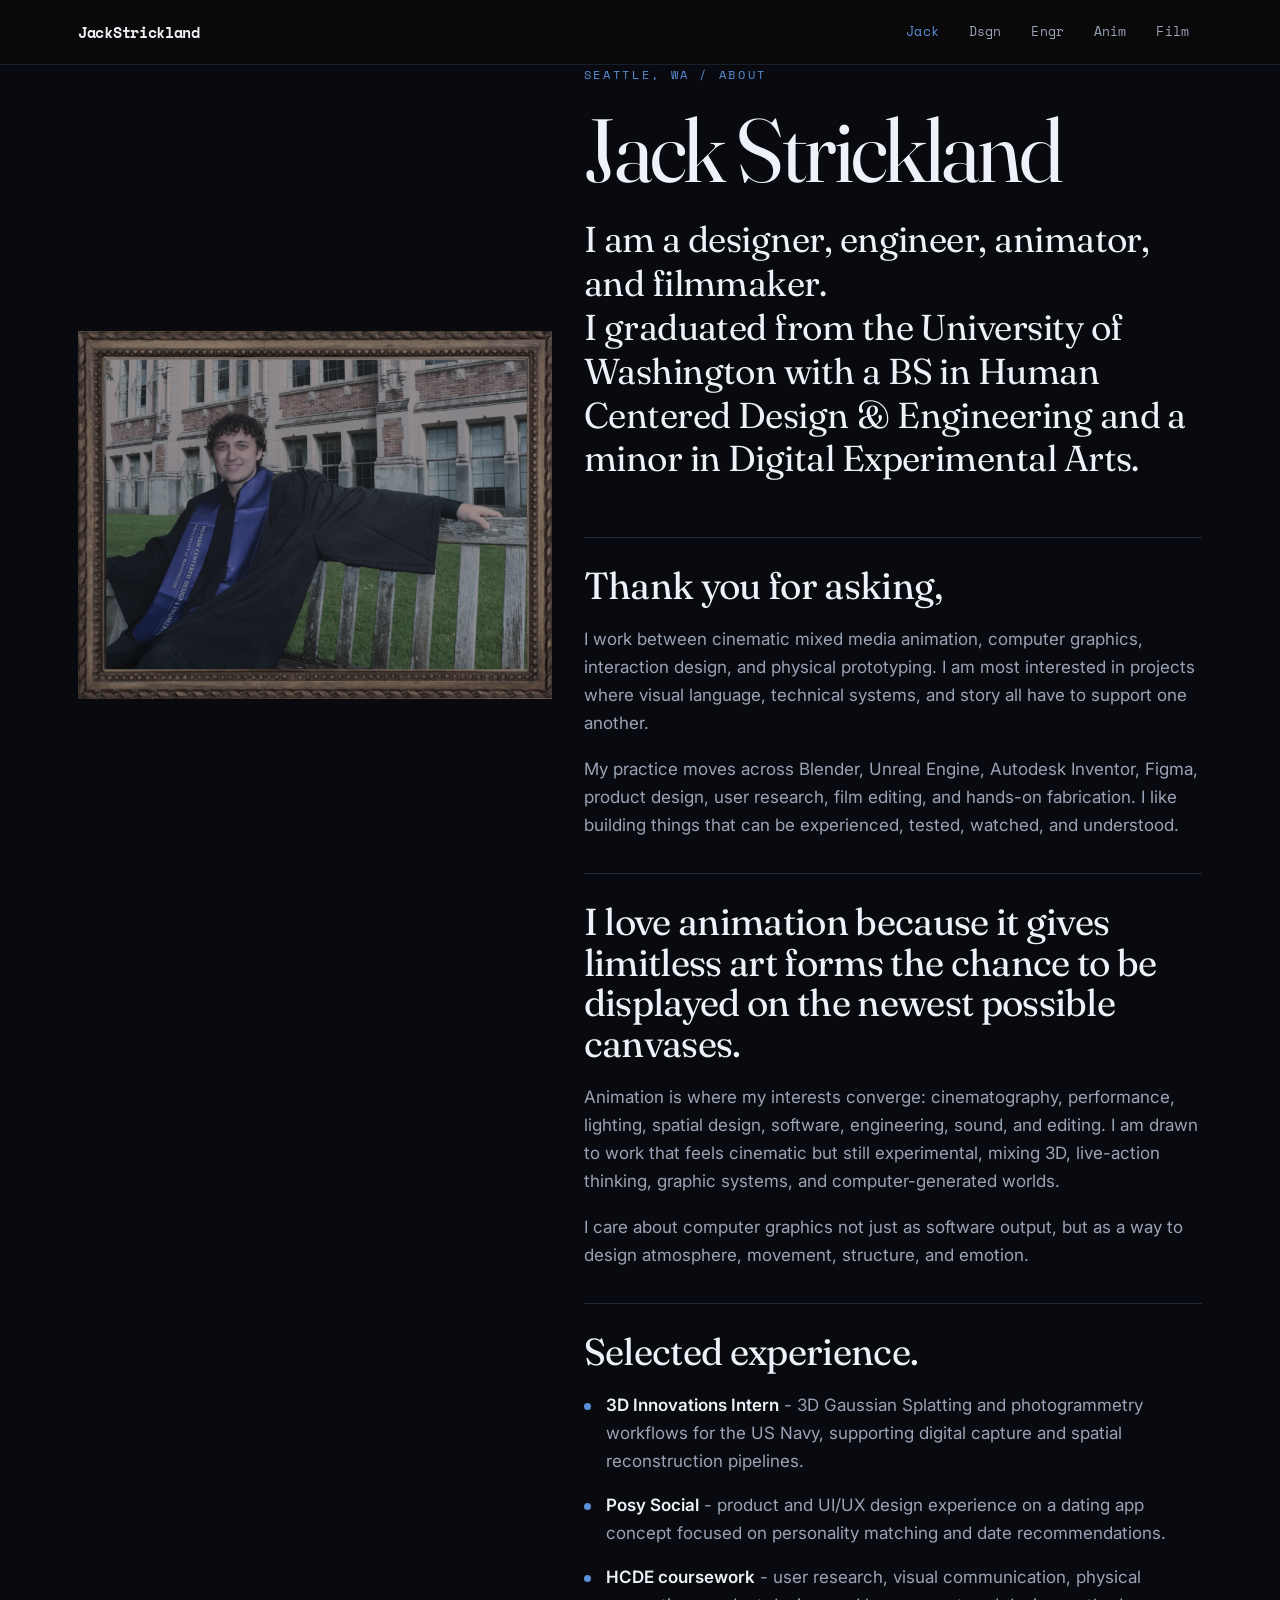
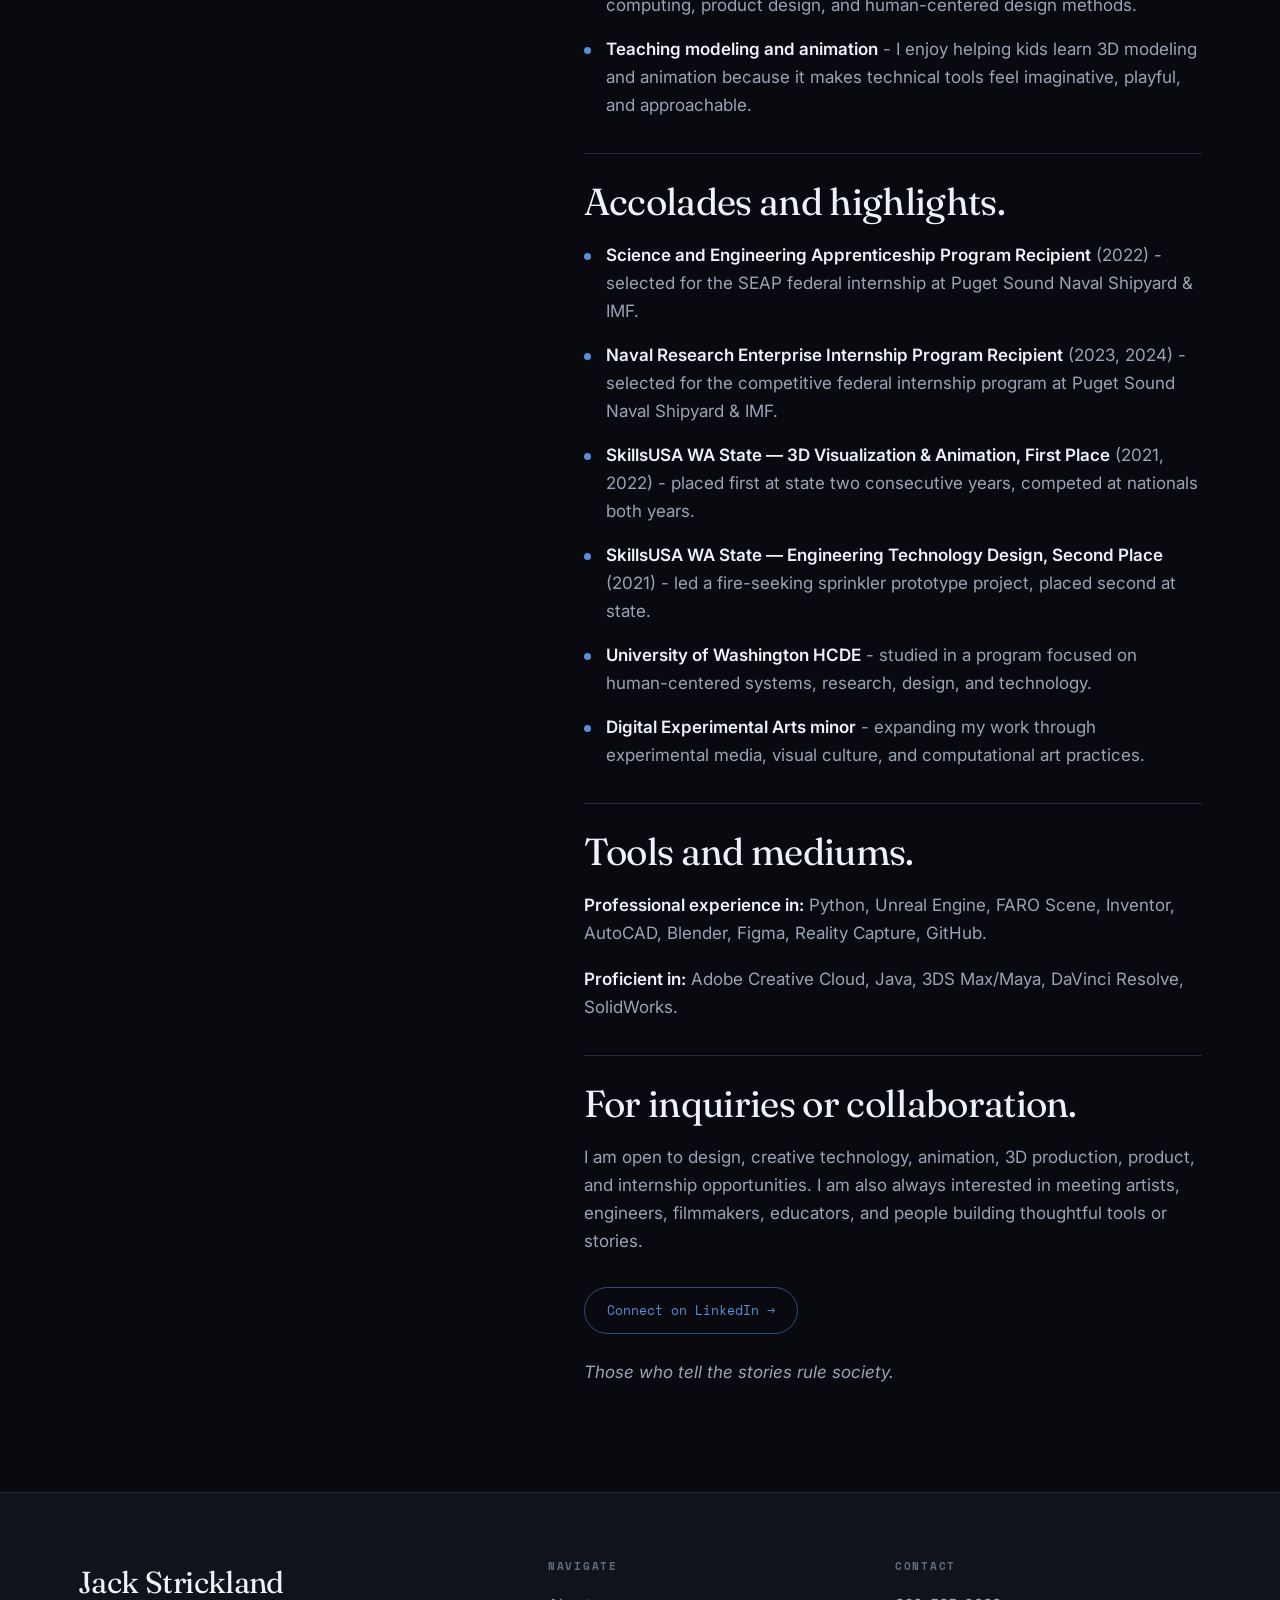
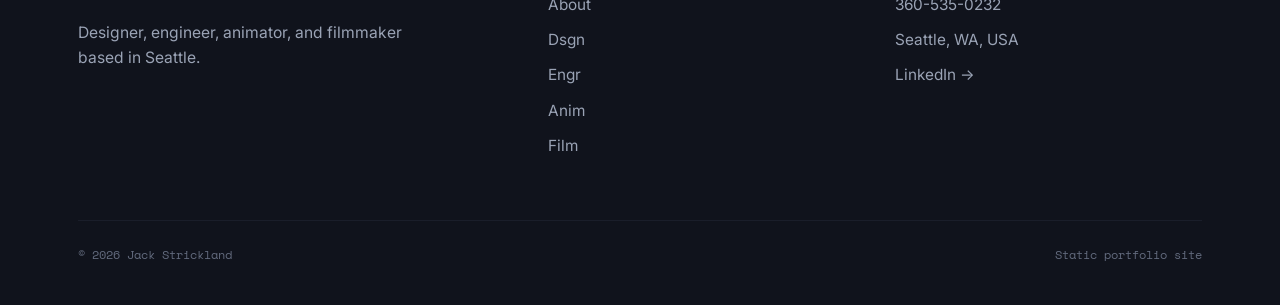
==== about.html @ 4ce51421 "Index/about copy edits; add design-cycle origin note to sprinkler page - Index: featured capstone he" ====
﻿<!DOCTYPE html>
<html lang="en">
<head>
<meta charset="UTF-8">
<meta name="viewport" content="width=device-width, initial-scale=1.0">
<title>About - Jack Strickland</title>
<meta name="description" content="About Jack Strickland, a Human Centered Design & Engineering student, 3D Innovations intern, designer, animator, and filmmaker working across cinematic mixed media animation and computer graphics.">
<link rel="preconnect" href="https://fonts.googleapis.com">
<link rel="preconnect" href="https://fonts.gstatic.com" crossorigin>
<link href="https://fonts.googleapis.com/css2?family=Fraunces:ital,opsz,wght@0,9..144,300..500;1,9..144,300..500&family=Inter:wght@400;500;600&family=Space+Mono:wght@400;700&display=swap" rel="stylesheet">
<link rel="stylesheet" href="css/style.css">
</head>
<body>

<header class="nav">
  <div class="wrap nav-inner">
    <a href="index.html" class="brand">JackStrickland</a>
    <button class="nav-toggle" aria-label="Menu">&#9776;</button>
    <nav class="nav-links">
      <a href="about.html" class="active">Jack</a>
      <a href="design.html">Dsgn</a>
      <a href="engineering.html">Engr</a>
      <a href="animation.html">Anim</a>
      <a href="film.html">Film</a>
    </nav>
  </div>
</header>

<main class="info-page">
  <section class="info-hero">
    <div class="wrap info-grid">
      <div class="info-photo reveal">
        <img src="assets/images/about-photo.png" alt="Jack Strickland">
      </div>

      <div class="info-copy reveal">
        <p class="eyebrow">Seattle, WA / About</p>
        <h1>Jack Strickland</h1>
        <p class="info-lead">I am a designer, engineer, animator, and filmmaker.<br>I graduated from the University of Washington with a BS in Human Centered Design &amp; Engineering and a minor in Digital Experimental Arts.</p>

        <div class="info-section">
          <h2>Thank you for asking,</h2>
          <p>I work between cinematic mixed media animation, computer graphics, interaction design, and physical prototyping. I am most interested in projects where visual language, technical systems, and story all have to support one another.</p>
          <p>My practice moves across Blender, Unreal Engine, Autodesk Inventor, Figma, product design, user research, film editing, and hands-on fabrication. I like building things that can be experienced, tested, watched, and understood.</p>
        </div>

        <div class="info-section">
          <h2>I love animation because it gives limitless art forms the chance to be displayed on the newest possible canvases.</h2>
          <p>Animation is where my interests converge: cinematography, performance, lighting, spatial design, software, engineering, sound, and editing. I am drawn to work that feels cinematic but still experimental, mixing 3D, live-action thinking, graphic systems, and computer-generated worlds.</p>
          <p>I care about computer graphics not just as software output, but as a way to design atmosphere, movement, structure, and emotion.</p>
        </div>

        <div class="info-section">
          <h2>Selected experience.</h2>
          <ul class="info-list">
            <li><strong>3D Innovations Intern</strong> - 3D Gaussian Splatting and photogrammetry workflows for the US Navy, supporting digital capture and spatial reconstruction pipelines.</li>
            <li><strong>Posy Social</strong> - product and UI/UX design experience on a dating app concept focused on personality matching and date recommendations.</li>
            <li><strong>HCDE coursework</strong> - user research, visual communication, physical computing, product design, and human-centered design methods.</li>
            <li><strong>Teaching modeling and animation</strong> - I enjoy helping kids learn 3D modeling and animation because it makes technical tools feel imaginative, playful, and approachable.</li>
          </ul>
        </div>

        <div class="info-section">
          <h2>Accolades and highlights.</h2>
          <ul class="info-list">
            <li><strong>Science and Engineering Apprenticeship Program Recipient</strong> (2022) - selected for the SEAP federal internship at Puget Sound Naval Shipyard &amp; IMF.</li>
            <li><strong>Naval Research Enterprise Internship Program Recipient</strong> (2023, 2024) - selected for the competitive federal internship program at Puget Sound Naval Shipyard &amp; IMF.</li>
            <li><strong>SkillsUSA WA State — 3D Visualization &amp; Animation, First Place</strong> (2021, 2022) - placed first at state two consecutive years, competed at nationals both years.</li>
            <li><strong>SkillsUSA WA State — Engineering Technology Design, Second Place</strong> (2021) - led a fire-seeking sprinkler prototype project, placed second at state.</li>
            <li><strong>University of Washington HCDE</strong> - studied in a program focused on human-centered systems, research, design, and technology.</li>
            <li><strong>Digital Experimental Arts minor</strong> - expanding my work through experimental media, visual culture, and computational art practices.</li>
          </ul>
        </div>

        <div class="info-section">
          <h2>Tools and mediums.</h2>
          <p><strong>Professional experience in:</strong> Python, Unreal Engine, FARO Scene, Inventor, AutoCAD, Blender, Figma, Reality Capture, GitHub.</p>
          <p><strong>Proficient in:</strong> Adobe Creative Cloud, Java, 3DS Max/Maya, DaVinci Resolve, SolidWorks.</p>
        </div>

        <div class="info-section">
          <h2>For inquiries or collaboration.</h2>
          <p>I am open to design, creative technology, animation, 3D production, product, and internship opportunities. I am also always interested in meeting artists, engineers, filmmakers, educators, and people building thoughtful tools or stories.</p>
          <a class="about-cta" href="https://www.linkedin.com/in/jack-r-strickland-uwhcde" target="_blank" rel="noopener">Connect on LinkedIn &rarr;</a>
          <p style="margin-top:24px;font-style:italic;color:var(--fg-dim);">Those who tell the stories rule society.</p>
        </div>
      </div>
    </div>
  </section>
</main>

<footer class="footer">
  <div class="wrap">
    <div class="footer-grid">
      <div>
        <div class="brand-lg">Jack Strickland</div>
        <p class="tagline">Designer, engineer, animator, and filmmaker based in Seattle.</p>
      </div>
      <div class="foot-col">
        <h4>Navigate</h4>
        <a href="about.html">About</a>
        <a href="design.html">Dsgn</a>
        <a href="engineering.html">Engr</a>
        <a href="animation.html">Anim</a>
        <a href="film.html">Film</a>
      </div>
      <div class="foot-col">
        <h4>Contact</h4>
        <a href="tel:13605350232">360-535-0232</a>
        <span>Seattle, WA, USA</span>
        <a href="https://www.linkedin.com/in/jack-r-strickland-uwhcde" target="_blank" rel="noopener">LinkedIn &rarr;</a>
      </div>
    </div>
    <div class="footer-base">
      <span>&copy; 2026 Jack Strickland</span>
      <span>Static portfolio site</span>
    </div>
  </div>
</footer>

<script src="js/main.js"></script>
</body>
</html>
---- css/style.css ----
/* ============================================================
   Jack Strickland - Portfolio
   Shared stylesheet
   ============================================================ */

:root {
  --bg:        #080a0f;       /* near-black with a faint navy cast */
  --bg-soft:   #10131c;
  --bg-card:   #141823;
  --line:      #232838;
  --line-soft: #1a1e2a;
  --fg:        #eef1f7;
  --fg-dim:    #9aa3b5;
  --fg-faint:  #626a7d;
  --accent:    #5b8fd9;       /* steel navy-blue */
  --accent-dim:#2d4d80;
  --radius:    14px;
  --maxw:      1180px;
  --mono: "Space Mono", ui-monospace, "SF Mono", Menlo, monospace;
  --sans: "Inter", -apple-system, BlinkMacSystemFont, "Segoe UI", sans-serif;
  --serif: "Fraunces", Georgia, "Times New Roman", serif;
}

* { box-sizing: border-box; margin: 0; padding: 0; }

html { scroll-behavior: smooth; -webkit-text-size-adjust: 100%; }

body {
  background: var(--bg);
  color: var(--fg);
  font-family: var(--sans);
  font-size: 17px;
  line-height: 1.65;
  -webkit-font-smoothing: antialiased;
  text-rendering: optimizeLegibility;
  overflow-x: hidden;
}

img { max-width: 100%; display: block; }
a { color: inherit; text-decoration: none; }

::selection { background: var(--accent); color: #0a0a0a; }

.wrap { width: 100%; max-width: var(--maxw); margin: 0 auto; padding: 0 28px; }

/* ---------- Nav ---------- */
.nav {
  position: sticky;
  top: 0;
  z-index: 100;
  background: rgba(10,10,10,0.82);
  backdrop-filter: blur(14px);
  -webkit-backdrop-filter: blur(14px);
  border-bottom: 1px solid var(--line-soft);
}
.nav-inner {
  display: flex;
  align-items: center;
  justify-content: space-between;
  height: 64px;
}
.brand {
  font-family: var(--mono);
  font-weight: 700;
  font-size: 15px;
  letter-spacing: -0.02em;
  display: flex;
  align-items: center;
  gap: 9px;
}
.brand .dot {
  width: 9px; height: 9px;
  background: var(--accent);
  border-radius: 50%;
  display: inline-block;
}
.nav-links {
  display: flex;
  gap: 4px;
  font-family: var(--mono);
  font-size: 13px;
}
.nav-links a {
  color: var(--fg-dim);
  padding: 7px 13px;
  border-radius: 8px;
  transition: color .18s ease, background .18s ease;
  letter-spacing: 0.01em;
}
.nav-links a:hover { color: var(--fg); background: var(--bg-soft); }
.nav-links a.active { color: var(--accent); }

.nav-toggle {
  display: none;
  background: none;
  border: 1px solid var(--line);
  color: var(--fg);
  width: 40px; height: 38px;
  border-radius: 8px;
  cursor: pointer;
  font-size: 18px;
}

/* ---------- Hero ---------- */
.hero {
  position: relative;
  min-height: 78vh;
  display: flex;
  align-items: flex-end;
  overflow: hidden;
  border-bottom: 1px solid var(--line-soft);
}
.hero-media {
  position: absolute;
  inset: 0;
  z-index: 0;
}
.hero-media img {
  width: 100%; height: 100%;
  object-fit: cover;
  opacity: 0.55;
  filter: grayscale(0.15) contrast(1.05);
}
.hero-media::after {
  content: "";
  position: absolute; inset: 0;
  background: linear-gradient(180deg, rgba(10,10,10,0.35) 0%, rgba(10,10,10,0.1) 40%, rgba(10,10,10,0.95) 100%);
}
.hero-content {
  position: relative;
  z-index: 2;
  padding-bottom: 64px;
  padding-top: 120px;
  width: 100%;
}
.eyebrow {
  font-family: var(--mono);
  font-size: 12px;
  letter-spacing: 0.22em;
  text-transform: uppercase;
  color: var(--accent);
  margin-bottom: 22px;
}
.hero h1 {
  font-family: var(--serif);
  font-weight: 380;
  font-size: clamp(2.6rem, 6vw, 5rem);
  line-height: 1.02;
  letter-spacing: -0.025em;
  max-width: 16ch;
}
.hero h1 em {
  font-style: italic;
  color: var(--accent);
}
.hero-sub {
  margin-top: 26px;
  font-size: clamp(1.05rem, 2vw, 1.3rem);
  color: var(--fg-dim);
  max-width: 46ch;
}

/* ---------- Section scaffolding ---------- */
section { padding: 88px 0; }
.section-head {
  display: flex;
  align-items: baseline;
  justify-content: space-between;
  gap: 24px;
  margin-bottom: 48px;
  border-bottom: 1px solid var(--line);
  padding-bottom: 22px;
}
.section-head h2 {
  font-family: var(--serif);
  font-weight: 400;
  font-size: clamp(1.9rem, 4vw, 3rem);
  letter-spacing: -0.02em;
  line-height: 1.05;
}
.section-head .count {
  font-family: var(--mono);
  font-size: 13px;
  color: var(--fg-faint);
  white-space: nowrap;
}
.page-title {
  padding-top: 96px;
  padding-bottom: 8px;
}
.page-title .eyebrow { margin-bottom: 18px; }
.page-title h1 {
  font-family: var(--serif);
  font-weight: 380;
  font-size: clamp(2.4rem, 5.5vw, 4.2rem);
  letter-spacing: -0.025em;
  line-height: 1.0;
}
.page-title p {
  margin-top: 22px;
  color: var(--fg-dim);
  max-width: 54ch;
}

/* ---------- Discipline grid (home) ---------- */
.disciplines {
  display: grid;
  grid-template-columns: repeat(2, 1fr);
  gap: 18px;
}
.disc-card {
  position: relative;
  border: 1px solid var(--line);
  border-radius: var(--radius);
  background: var(--bg-card);
  padding: 30px 30px 28px;
  min-height: 230px;
  display: flex;
  flex-direction: column;
  justify-content: space-between;
  overflow: hidden;
  transition: border-color .25s ease, transform .25s ease;
}
.disc-card:hover { border-color: var(--accent-dim); transform: translateY(-3px); }
.disc-card .num {
  font-family: var(--mono);
  font-size: 12px;
  color: var(--fg-faint);
  letter-spacing: 0.1em;
}
.disc-card h3 {
  font-family: var(--serif);
  font-weight: 400;
  font-size: 2rem;
  letter-spacing: -0.02em;
  margin: 14px 0 8px;
}
.disc-card p { color: var(--fg-dim); font-size: 0.96rem; }
.disc-card .go {
  font-family: var(--mono);
  font-size: 12px;
  color: var(--accent);
  margin-top: 18px;
  display: inline-flex;
  align-items: center;
  gap: 7px;
  transition: gap .2s ease;
}
.disc-card:hover .go { gap: 12px; }

/* ---------- Project list (design / engineering) ---------- */
.projects { display: flex; flex-direction: column; }
.project {
  display: grid;
  grid-template-columns: 64px 1fr auto;
  gap: 26px;
  align-items: start;
  padding: 32px 0;
  border-top: 1px solid var(--line);
  transition: padding-left .25s ease;
}
.project:last-child { border-bottom: 1px solid var(--line); }
.project:hover { padding-left: 10px; border-color: var(--accent-dim); }
.project .idx {
  font-family: var(--mono);
  font-size: 13px;
  color: var(--fg-faint);
  padding-top: 6px;
}
.project .body h3 {
  font-family: var(--serif);
  font-weight: 400;
  font-size: 1.7rem;
  letter-spacing: -0.015em;
  line-height: 1.1;
  display: inline-flex;
  align-items: center;
  gap: 12px;
  flex-wrap: wrap;
}
.tag {
  font-family: var(--mono);
  font-size: 10.5px;
  letter-spacing: 0.08em;
  text-transform: uppercase;
  color: var(--accent);
  border: 1px solid var(--accent-dim);
  border-radius: 100px;
  padding: 3px 9px;
  white-space: nowrap;
}
.project .role {
  font-family: var(--mono);
  font-size: 12px;
  color: var(--fg-dim);
  margin: 12px 0 10px;
}
.project .desc { color: var(--fg-dim); font-size: 1rem; max-width: 60ch; }
.project .meta {
  font-family: var(--mono);
  font-size: 12px;
  color: var(--fg-faint);
  text-align: right;
  padding-top: 6px;
  white-space: nowrap;
}
.project .arrow {
  font-family: var(--mono);
  color: var(--accent);
  opacity: 0;
  transition: opacity .25s ease;
  margin-top: 8px;
}
.project:hover .arrow { opacity: 1; }

/* ---------- Capstone showcase ---------- */
.capstone-feature {
  padding-top: 36px;
}
.capstone-card {
  display: grid;
  grid-template-columns: 1.04fr 0.96fr;
  gap: 0;
  border: 1px solid var(--line);
  border-radius: var(--radius);
  background: var(--bg-card);
  overflow: hidden;
}
.capstone-media {
  min-height: 340px;
  background: #000;
}
.capstone-media img,
.capstone-media video {
  width: 100%;
  height: 100%;
  min-height: 340px;
  object-fit: cover;
  background: #000;
}
.capstone-copy {
  padding: 34px;
  display: flex;
  flex-direction: column;
  justify-content: center;
}
.capstone-copy h2,
.capstone-copy h3 {
  font-family: var(--serif);
  font-weight: 400;
  font-size: clamp(1.8rem, 3.4vw, 2.85rem);
  letter-spacing: -0.02em;
  line-height: 1.08;
  margin-bottom: 16px;
}
.capstone-copy p {
  color: var(--fg-dim);
  max-width: 58ch;
}
.capstone-meta {
  display: flex;
  flex-wrap: wrap;
  gap: 8px;
  margin: 24px 0 26px;
}
.capstone-meta span {
  font-family: var(--mono);
  font-size: 10.5px;
  letter-spacing: 0.08em;
  text-transform: uppercase;
  color: var(--fg-dim);
  border: 1px solid var(--line);
  border-radius: 100px;
  padding: 5px 9px;
}
.capstone-actions {
  display: flex;
  flex-wrap: wrap;
  gap: 12px;
  align-items: center;
}
.capstone-button {
  font-family: var(--mono);
  font-size: 12px;
  color: var(--accent);
  border: 1px solid var(--accent-dim);
  border-radius: 100px;
  padding: 11px 16px;
  transition: background .2s ease, color .2s ease;
}
.capstone-button:hover {
  background: var(--accent);
  color: #0a0a0a;
}
.case-video {
  display: block;
  width: 100%;
  aspect-ratio: 16 / 9;
  border: 1px solid var(--line);
  border-radius: var(--radius);
  background: #000;
}
.case-image.poster {
  max-height: none;
  object-fit: contain;
  background: #f7f5ef;
}
.case-list {
  color: var(--fg-dim);
  margin: -16px 0 34px;
  padding-left: 20px;
}
.case-list li {
  margin-bottom: 8px;
}

/* ---------- Case studies ---------- */
.case-study {
  background: var(--bg);
}
.case-hero {
  padding: 96px 0 48px;
  border-bottom: 1px solid var(--line-soft);
}
.back-link {
  display: inline-flex;
  margin-bottom: 34px;
  font-family: var(--mono);
  font-size: 12px;
  color: var(--fg-dim);
  transition: color .18s ease;
}
.back-link:hover { color: var(--accent); }
.case-hero h1 {
  font-family: var(--serif);
  font-weight: 380;
  font-size: clamp(2.8rem, 7vw, 5.6rem);
  letter-spacing: -0.03em;
  line-height: 0.96;
}
.case-lead {
  margin-top: 26px;
  max-width: 760px;
  color: var(--fg-dim);
  font-size: clamp(1.08rem, 2vw, 1.35rem);
  line-height: 1.55;
}
.case-meta {
  display: grid;
  grid-template-columns: repeat(3, 1fr);
  gap: 16px;
  margin-top: 44px;
}
.case-meta div {
  border-top: 1px solid var(--line);
  padding-top: 16px;
}
.case-meta span {
  display: block;
  font-family: var(--mono);
  font-size: 11px;
  text-transform: uppercase;
  letter-spacing: 0.12em;
  color: var(--fg-faint);
  margin-bottom: 8px;
}
.case-meta strong {
  font-weight: 500;
  color: var(--fg);
}
.case-media-section {
  padding: 52px 0 0;
}
.case-image {
  width: 100%;
  max-height: 620px;
  object-fit: cover;
  border: 1px solid var(--line);
  border-radius: var(--radius);
  background: var(--bg-card);
}
.case-content {
  padding-top: 70px;
}
.case-grid {
  display: grid;
  grid-template-columns: 0.45fr 1fr;
  gap: 64px;
  align-items: start;
}
.case-grid aside {
  position: sticky;
  top: 96px;
}
.case-grid h2 {
  font-family: var(--mono);
  font-size: 12px;
  color: var(--accent);
  letter-spacing: 0.16em;
  text-transform: uppercase;
}
.case-grid h3 {
  font-family: var(--serif);
  font-weight: 400;
  font-size: clamp(1.45rem, 3vw, 2.2rem);
  letter-spacing: -0.015em;
  line-height: 1.1;
  margin: 0 0 14px;
}
.case-grid p {
  color: var(--fg-dim);
  margin-bottom: 34px;
  max-width: 760px;
}
.text-link {
  color: var(--accent);
  font-family: var(--mono);
  font-size: 13px;
}
.next-work {
  padding: 34px 0 84px;
}
.next-work a {
  display: block;
  border-top: 1px solid var(--line);
  border-bottom: 1px solid var(--line);
  padding: 28px 0;
  color: var(--accent);
  font-family: var(--mono);
  font-size: 13px;
}

/* ---------- About ---------- */
.about-grid {
  display: grid;
  grid-template-columns: 0.85fr 1.15fr;
  gap: 56px;
  align-items: start;
}
.about-photo {
  border-radius: var(--radius);
  overflow: hidden;
  border: 1px solid var(--line);
  position: sticky;
  top: 96px;
}
.about-photo img {
  width: 100%;
  aspect-ratio: 4/5;
  object-fit: cover;
  filter: grayscale(0.1);
}
.about-body p {
  font-size: 1.12rem;
  color: var(--fg);
  margin-bottom: 26px;
  line-height: 1.7;
}
.about-body p.lead {
  font-family: var(--serif);
  font-size: clamp(1.5rem, 3vw, 2rem);
  font-weight: 380;
  line-height: 1.25;
  letter-spacing: -0.01em;
  color: var(--fg);
  margin-bottom: 34px;
}
.about-body strong { color: var(--accent); font-weight: 500; }
.about-cta {
  margin-top: 14px;
  font-family: var(--mono);
  font-size: 13px;
  display: inline-flex;
  gap: 9px;
  align-items: center;
  color: var(--accent);
  border: 1px solid var(--accent-dim);
  border-radius: 100px;
  padding: 12px 22px;
  transition: background .2s ease, color .2s ease;
}
.about-cta:hover { background: var(--accent); color: #0a0a0a; }

/* ---------- Info page ---------- */
.info-page {
  background: var(--bg);
}
.info-hero {
  padding: 0 0 48px;
}
.info-grid {
  display: grid;
  grid-template-columns: 45% 55%;
  gap: 0;
  align-items: start;
}
.info-photo {
  position: sticky;
  top: 0;
  height: 100vh;
  display: flex;
  align-items: center;
  justify-content: center;
  padding: 24px 32px 24px 0;
}
.info-photo img {
  width: 100%;
  max-height: 100%;
  object-fit: contain;
  filter: grayscale(0.1) contrast(1.03);
}
.info-copy h1 {
  font-family: var(--serif);
  font-weight: 380;
  font-size: clamp(3rem, 7vw, 6.2rem);
  line-height: 0.95;
  letter-spacing: -0.035em;
  margin-bottom: 26px;
}
.info-lead {
  font-family: var(--serif);
  font-weight: 380;
  font-size: clamp(1.45rem, 3vw, 2.25rem);
  line-height: 1.22;
  letter-spacing: -0.015em;
  color: var(--fg);
  max-width: 820px;
  margin-bottom: 56px;
}
.info-section {
  border-top: 1px solid var(--line);
  padding-top: 28px;
  margin-top: 34px;
}
.info-section h2 {
  font-family: var(--serif);
  font-weight: 400;
  font-size: clamp(1.55rem, 3vw, 2.35rem);
  line-height: 1.08;
  letter-spacing: -0.018em;
  margin-bottom: 18px;
}
.info-section p {
  color: var(--fg-dim);
  max-width: 790px;
  margin-bottom: 18px;
}
.info-list {
  list-style: none;
  display: grid;
  gap: 16px;
  max-width: 840px;
}
.info-list li {
  color: var(--fg-dim);
  padding-left: 22px;
  position: relative;
}
.info-list li::before {
  content: "";
  position: absolute;
  left: 0;
  top: 0.72em;
  width: 7px;
  height: 7px;
  border-radius: 50%;
  background: var(--accent);
}
.info-list strong,
.info-section strong {
  color: var(--fg);
  font-weight: 600;
}

/* ---------- Media gallery (animation / film) ---------- */
.gallery {
  display: grid;
  grid-template-columns: repeat(2, 1fr);
  gap: 20px;
  align-items: start;
}
.gallery .tile {
  border: 1px solid var(--line);
  border-radius: var(--radius);
  overflow: hidden;
  background: var(--bg-card);
  transition: border-color .25s ease, transform .25s ease;
}
.gallery .tile:hover { border-color: var(--accent-dim); transform: translateY(-3px); }
.gallery .tile.wide { grid-column: span 2; }
.gallery .tile img,
.gallery .tile video {
  width: 100%;
  aspect-ratio: 16/9;
  object-fit: cover;
  background: #000;
}
.gallery .tile .cap {
  font-family: var(--mono);
  font-size: 12px;
  color: var(--fg-dim);
  padding: 14px 16px;
  border-top: 1px solid var(--line-soft);
}
.embed {
  position: relative;
  width: 100%;
  aspect-ratio: 16/9;
  background: #000;
}
.embed iframe {
  position: absolute;
  inset: 0;
  width: 100%; height: 100%;
  border: 0;
}

/* ---------- Footer ---------- */
.footer {
  border-top: 1px solid var(--line);
  background: var(--bg-soft);
  padding: 64px 0 40px;
  margin-top: 40px;
}
.footer-grid {
  display: grid;
  grid-template-columns: 1.4fr 1fr 1fr;
  gap: 40px;
  align-items: start;
}
.footer .brand-lg {
  font-family: var(--serif);
  font-size: 1.9rem;
  font-weight: 400;
  letter-spacing: -0.02em;
}
.footer .tagline {
  color: var(--fg-dim);
  margin-top: 12px;
  max-width: 34ch;
  font-size: 0.98rem;
}
.foot-col h4 {
  font-family: var(--mono);
  font-size: 11px;
  letter-spacing: 0.16em;
  text-transform: uppercase;
  color: var(--fg-faint);
  margin-bottom: 16px;
}
.foot-col a, .foot-col span {
  display: block;
  color: var(--fg-dim);
  font-size: 0.96rem;
  margin-bottom: 10px;
  transition: color .18s ease;
}
.foot-col a:hover { color: var(--accent); }
.footer-base {
  margin-top: 52px;
  padding-top: 24px;
  border-top: 1px solid var(--line-soft);
  display: flex;
  justify-content: space-between;
  flex-wrap: wrap;
  gap: 12px;
  font-family: var(--mono);
  font-size: 12px;
  color: var(--fg-faint);
}

/* ---------- Reveal animation ---------- */
.reveal {
  opacity: 0;
  transform: translateY(18px);
  transition: opacity .7s ease, transform .7s ease;
}
.reveal.in { opacity: 1; transform: none; }

/* ---------- Responsive ---------- */
@media (max-width: 860px) {
  .nav-links {
    position: fixed;
    top: 64px; left: 0; right: 0;
    flex-direction: column;
    gap: 0;
    background: var(--bg);
    border-bottom: 1px solid var(--line);
    padding: 8px 20px 18px;
    display: none;
  }
  .nav-links.open { display: flex; }
  .nav-links a { padding: 13px 6px; border-radius: 0; border-bottom: 1px solid var(--line-soft); }
  .nav-toggle { display: block; }

  .disciplines, .gallery { grid-template-columns: 1fr; }
  .gallery .tile.wide { grid-column: span 1; }
  .about-grid { grid-template-columns: 1fr; gap: 32px; }
  .about-photo { position: relative; top: 0; max-width: 420px; }
  .info-grid { grid-template-columns: 1fr; gap: 36px; }
  .info-photo { position: relative; top: 0; height: auto; max-width: 420px; padding: 0; }

  .project { grid-template-columns: 36px 1fr; }
  .project .meta { grid-column: 2; text-align: left; margin-top: 14px; padding-top: 0; }
  .project .arrow { display: none; }
  .case-meta { grid-template-columns: 1fr; }
  .case-grid { grid-template-columns: 1fr; gap: 28px; }
  .case-grid aside { position: relative; top: 0; }
  .capstone-card { grid-template-columns: 1fr; }
  .capstone-copy { padding: 28px; }

  .footer-grid { grid-template-columns: 1fr; gap: 32px; }
  section { padding: 64px 0; }
}

@media (max-width: 480px) {
  body { font-size: 16px; }
  .wrap { padding: 0 20px; }
  .hero { min-height: 70vh; }
}

@media (prefers-reduced-motion: reduce) {
  * { scroll-behavior: auto !important; }
  .reveal { opacity: 1; transform: none; transition: none; }
  .disc-card:hover, .gallery .tile:hover { transform: none; }
}
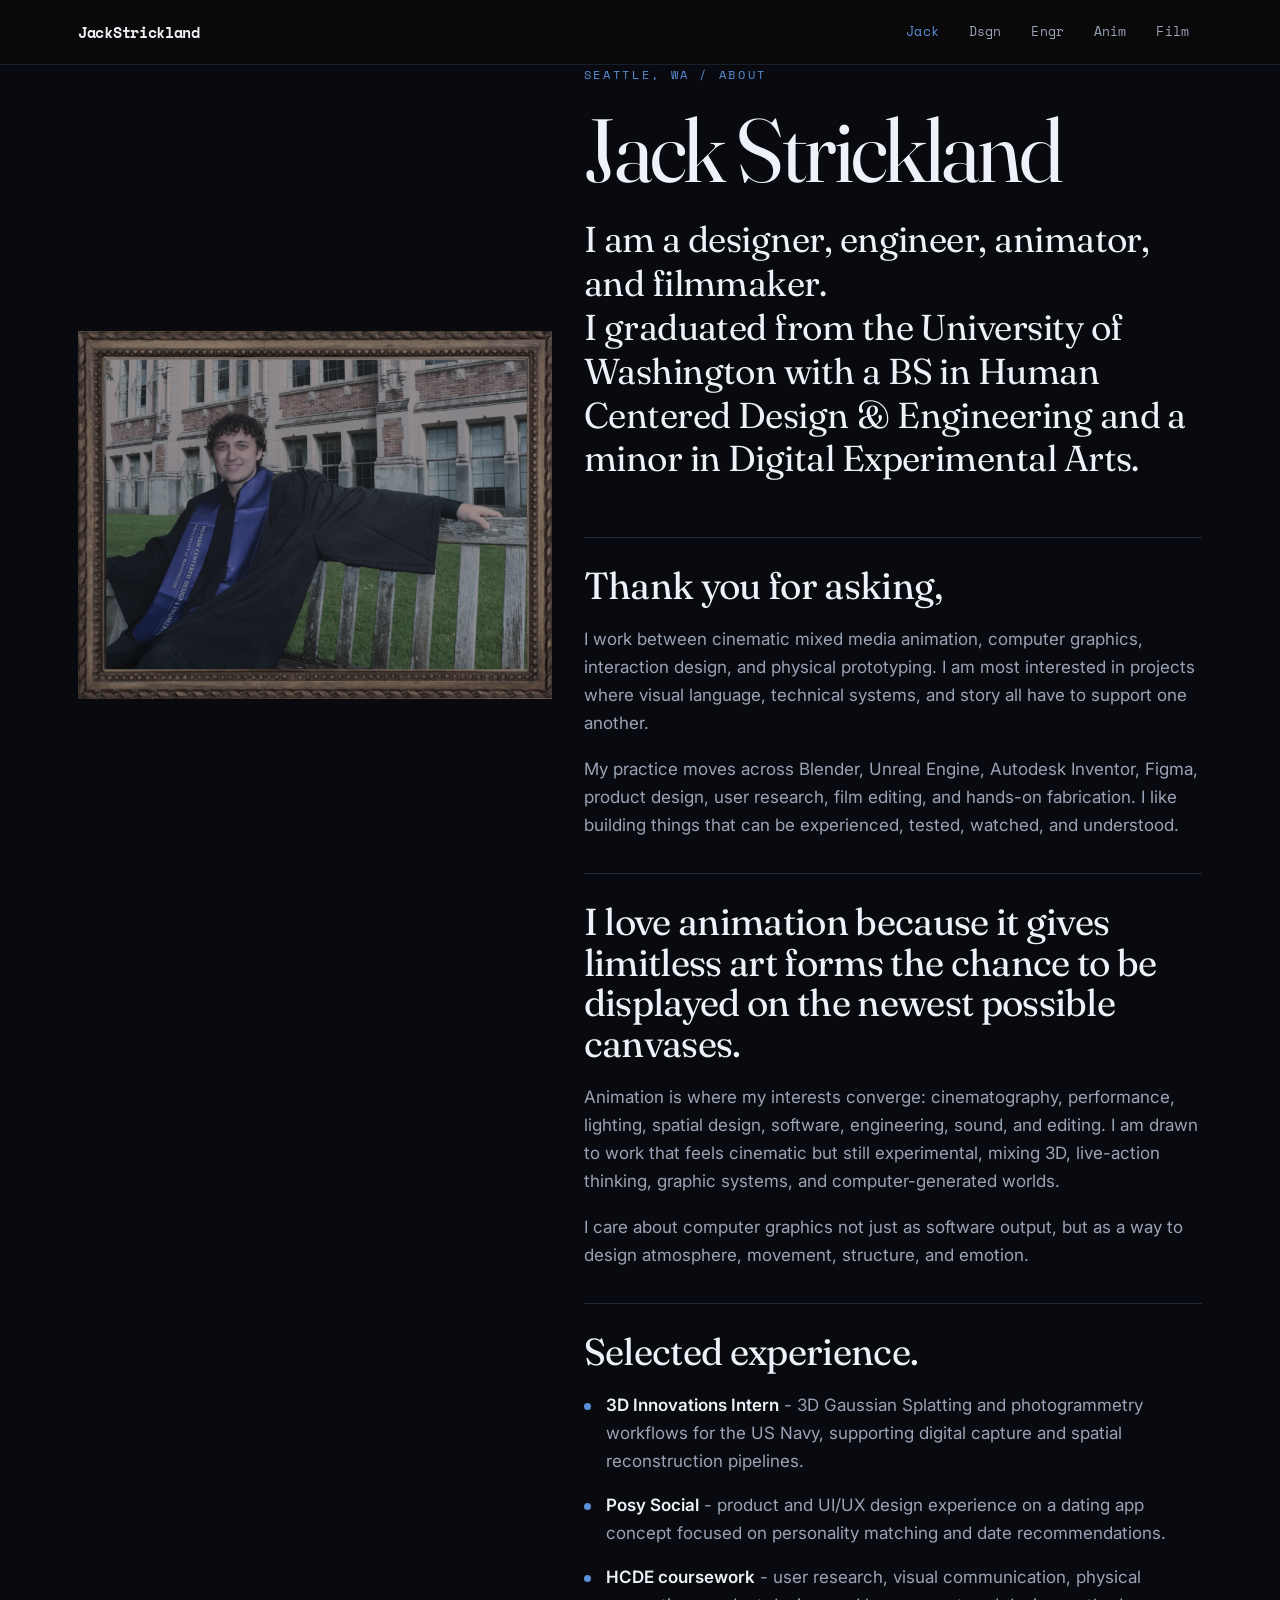
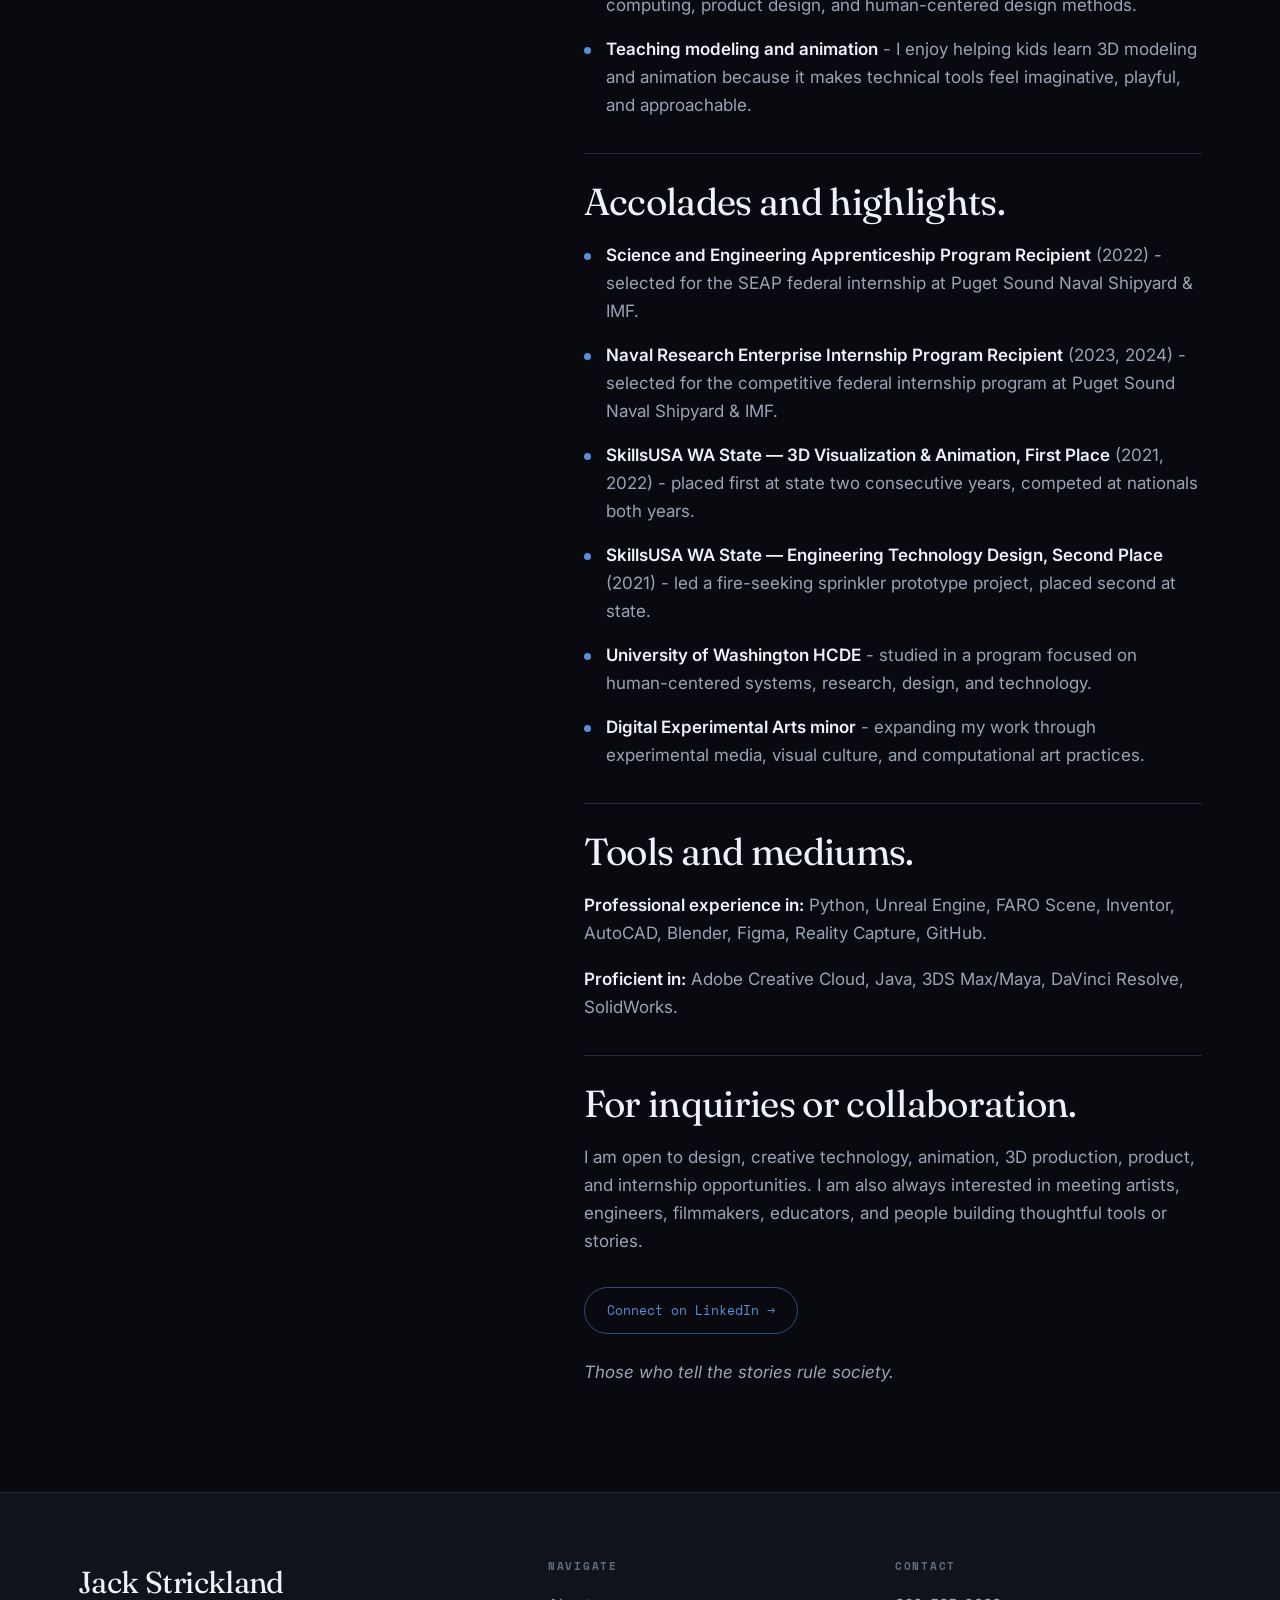
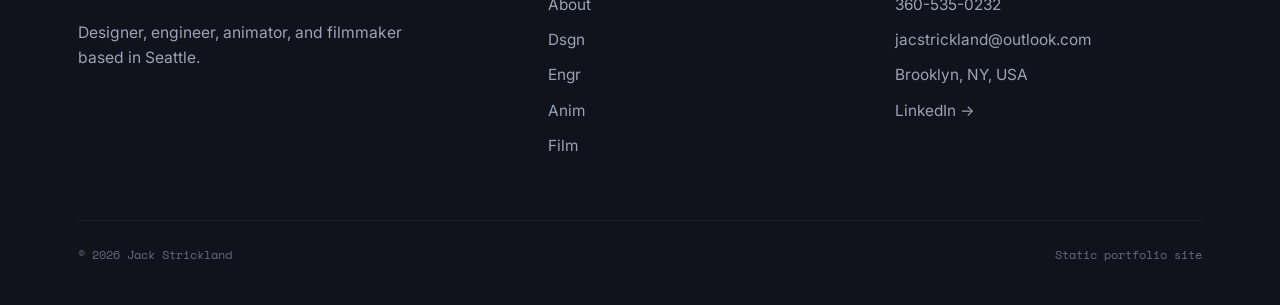
==== commit 725506e0: "Footer contact: add email link, change location to Brooklyn, NY Co-Authored-By: Claude Sonnet 4.6 <n" ====
--- a/about.html
+++ b/about.html
@@ -1,4 +1,4 @@
-﻿<!DOCTYPE html>
+<!DOCTYPE html>
 <html lang="en">
 <head>
 <meta charset="UTF-8">
@@ -107,7 +107,8 @@
       <div class="foot-col">
         <h4>Contact</h4>
         <a href="tel:13605350232">360-535-0232</a>
-        <span>Seattle, WA, USA</span>
+        <a href="mailto:jacstrickland@outlook.com">jacstrickland@outlook.com</a>
+        <span>Brooklyn, NY, USA</span>
         <a href="https://www.linkedin.com/in/jack-r-strickland-uwhcde" target="_blank" rel="noopener">LinkedIn &rarr;</a>
       </div>
     </div>
--- a/css/style.css
+++ b/css/style.css
@@ -144,10 +144,10 @@
 .hero h1 {
   font-family: var(--serif);
   font-weight: 380;
-  font-size: clamp(2.6rem, 6vw, 5rem);
-  line-height: 1.02;
+  font-size: clamp(2.2rem, 4.6vw, 4rem);
+  line-height: 1.08;
   letter-spacing: -0.025em;
-  max-width: 16ch;
+  max-width: 36ch;
 }
 .hero h1 em {
   font-style: italic;
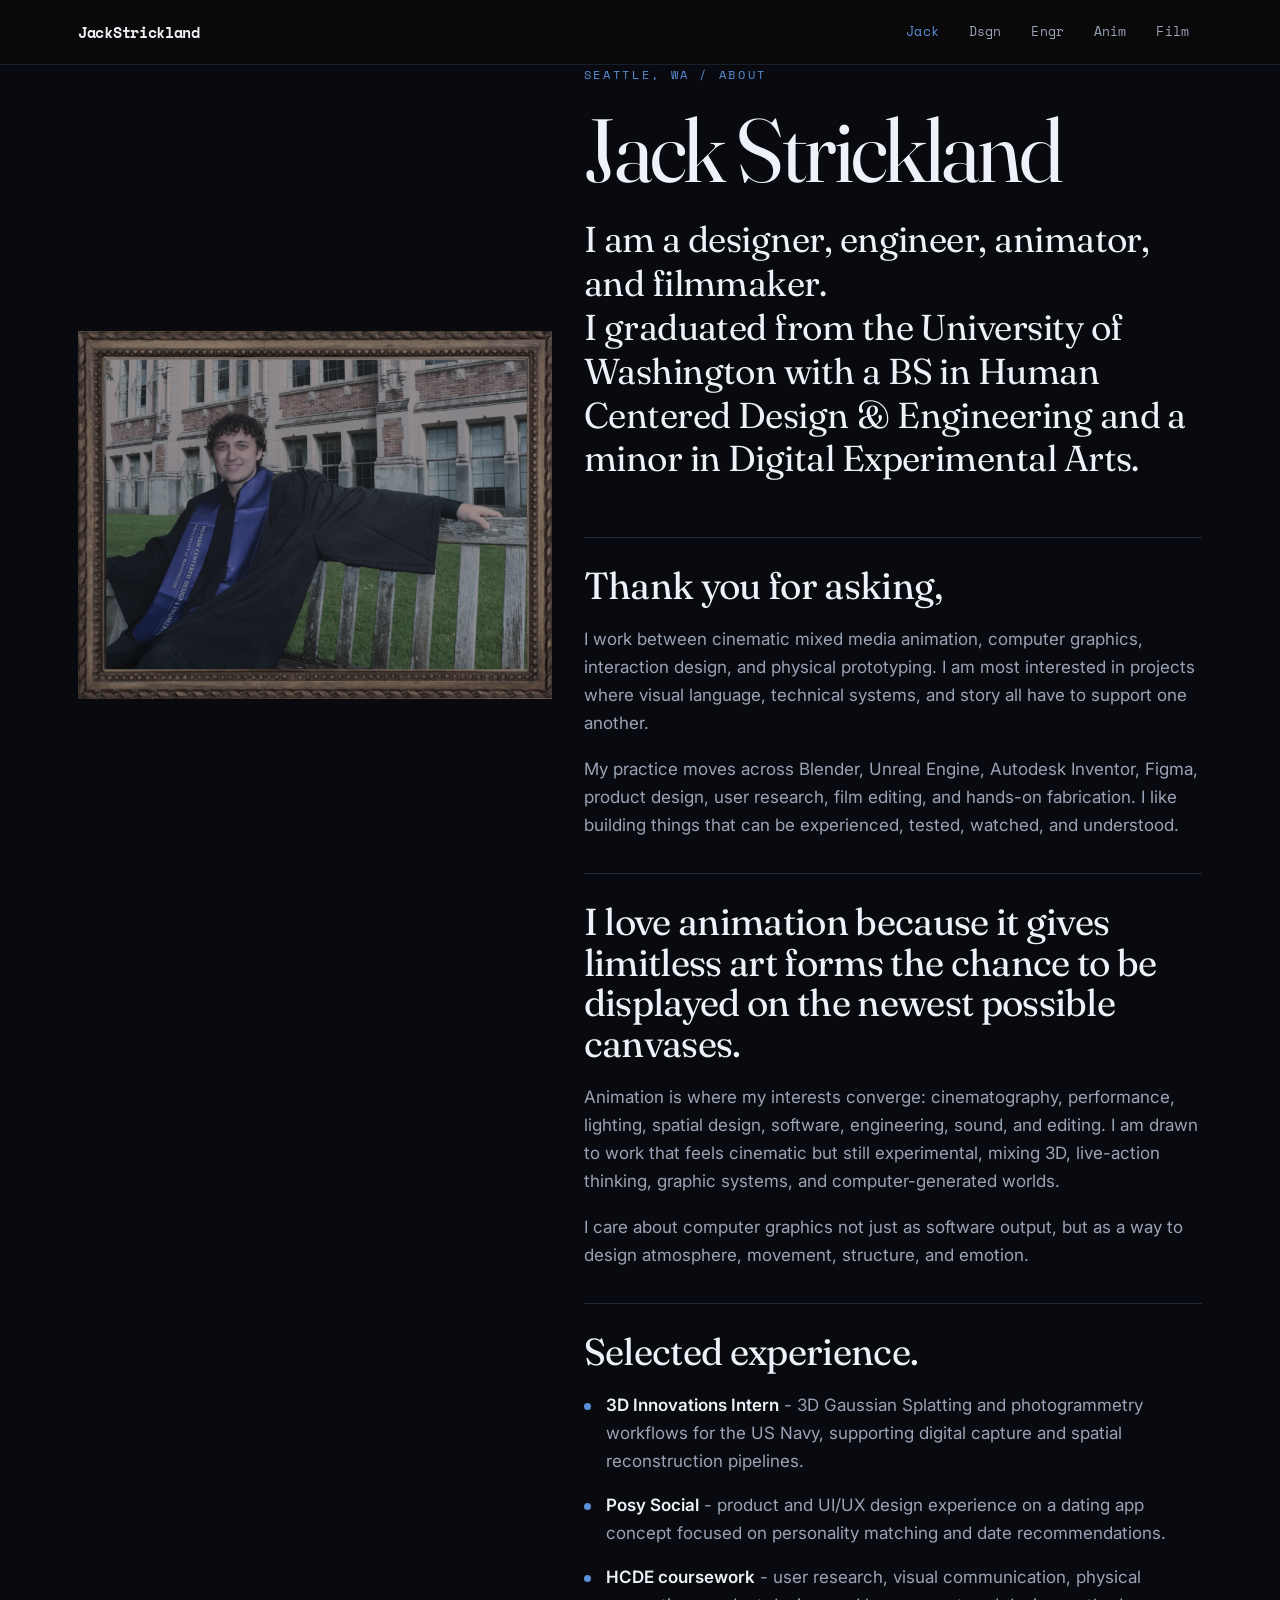
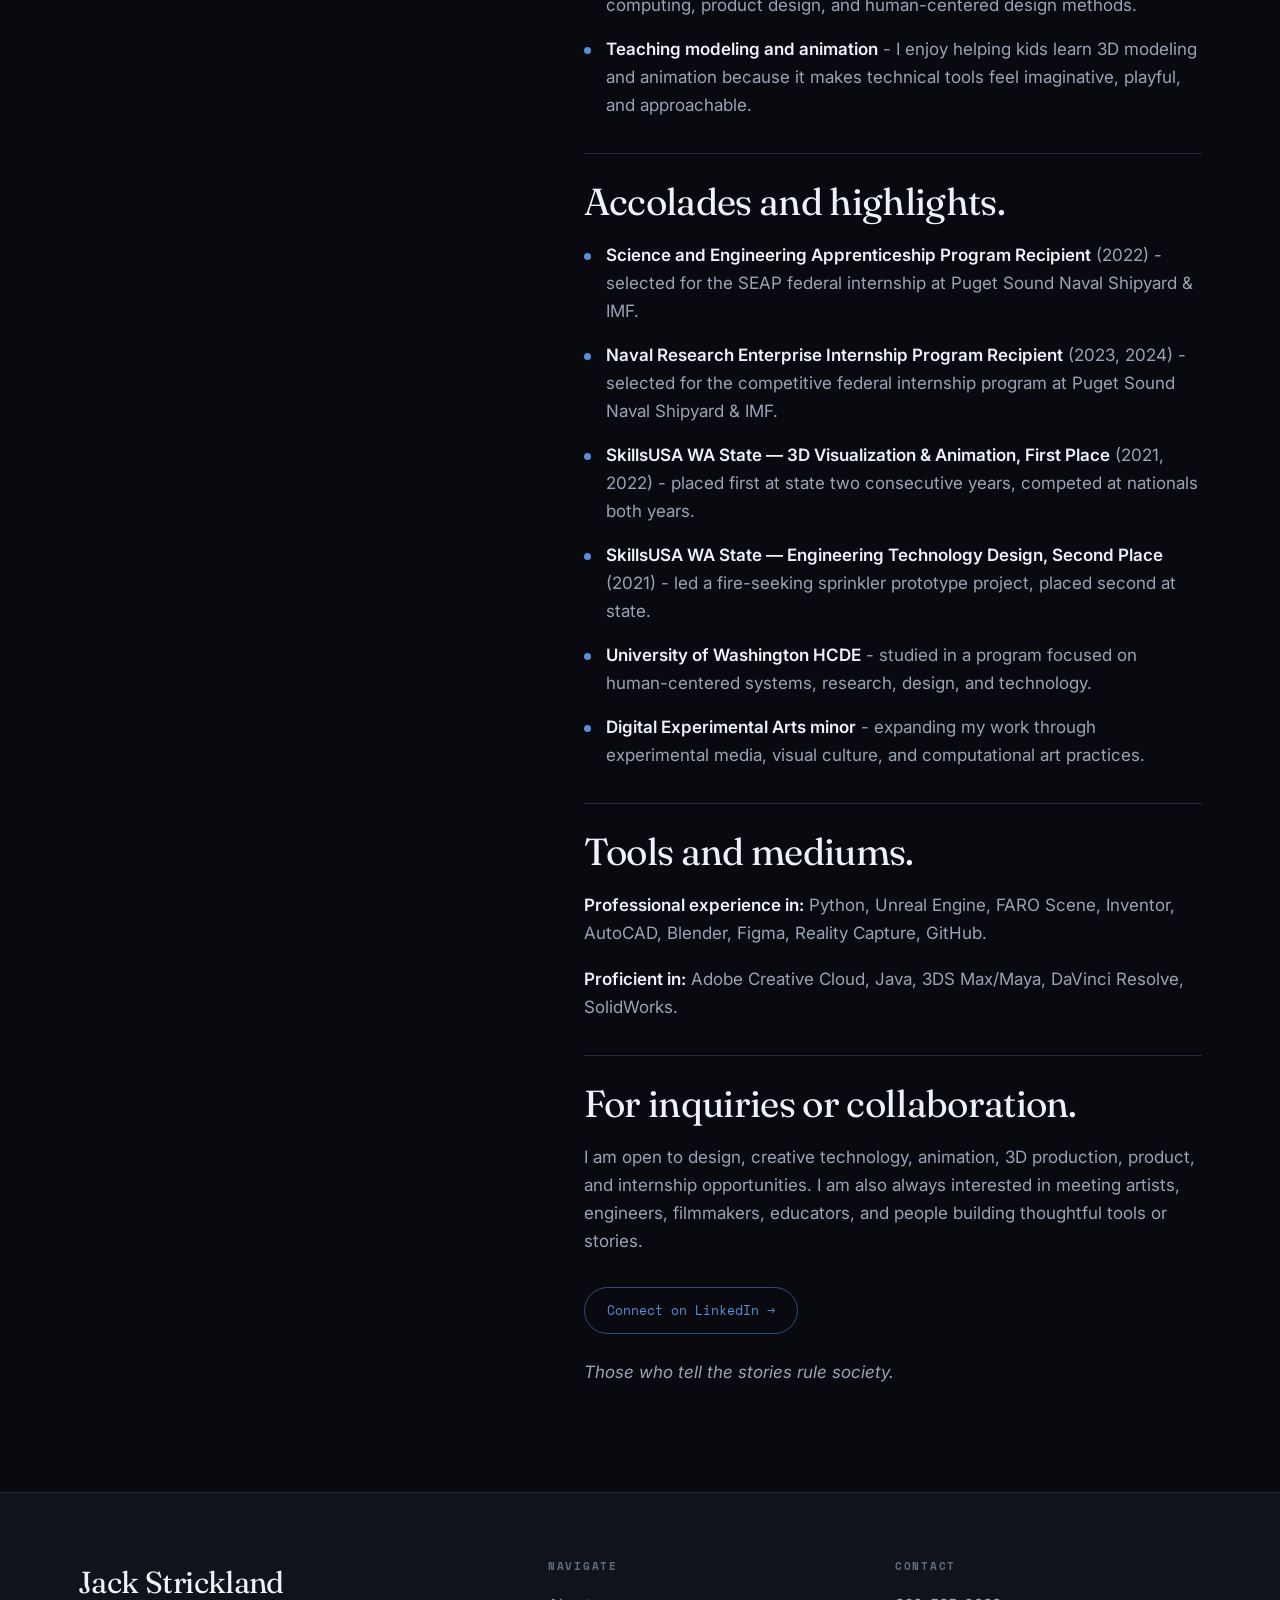
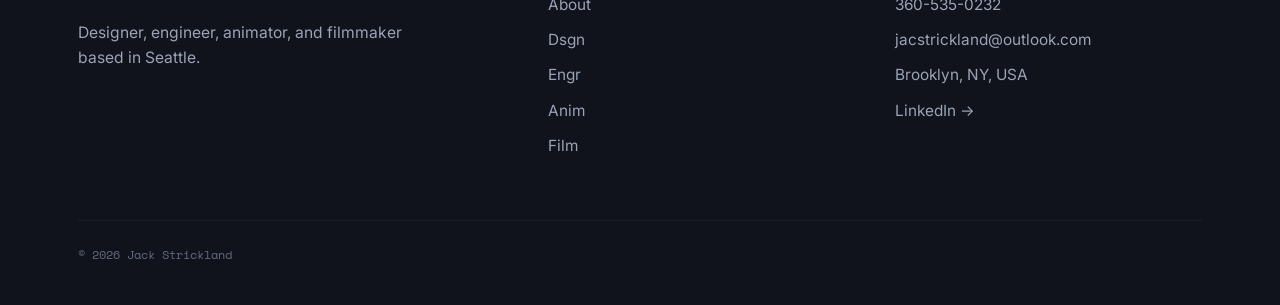
==== commit 241e8ae8: "Remove Static portfolio site label from footer Co-Authored-By: Claude Sonnet 4.6 <noreply@anthropic." ====
--- a/about.html
+++ b/about.html
@@ -114,7 +114,6 @@
     </div>
     <div class="footer-base">
       <span>&copy; 2026 Jack Strickland</span>
-      <span>Static portfolio site</span>
     </div>
   </div>
 </footer>
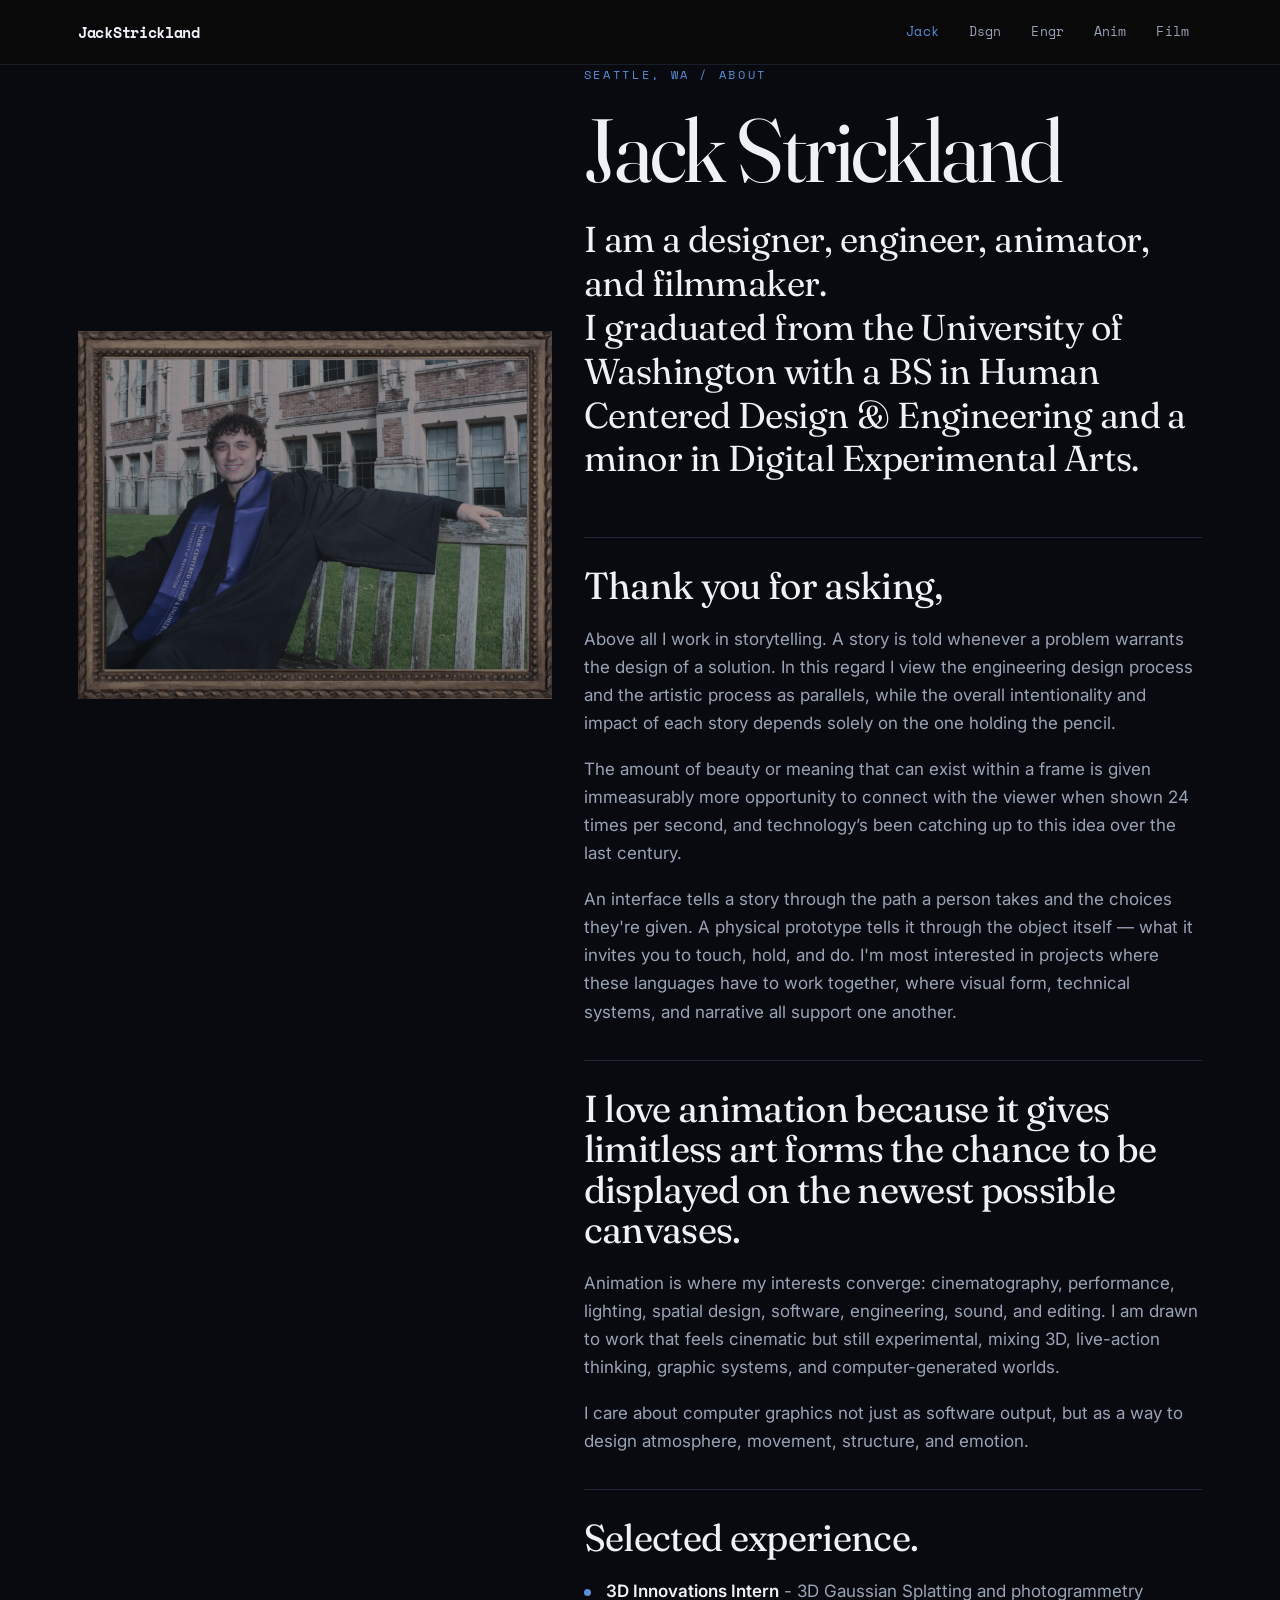
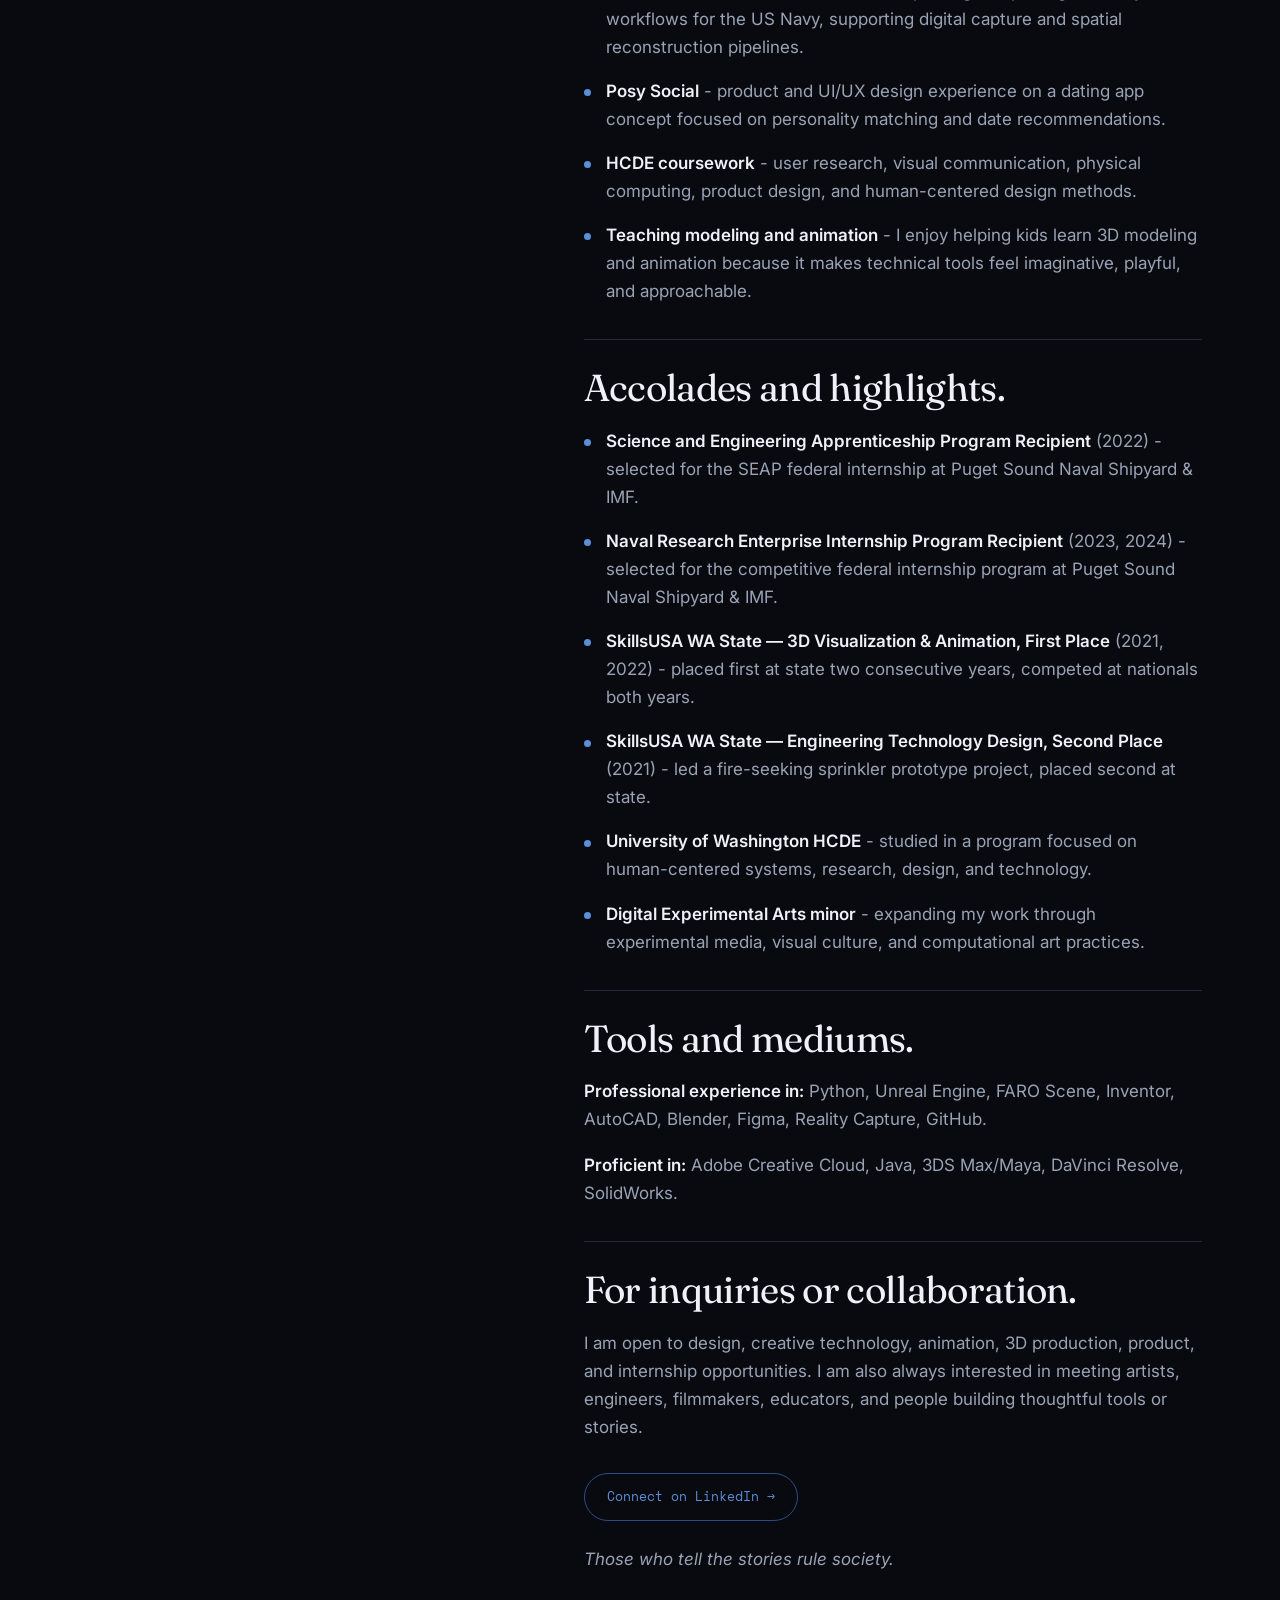
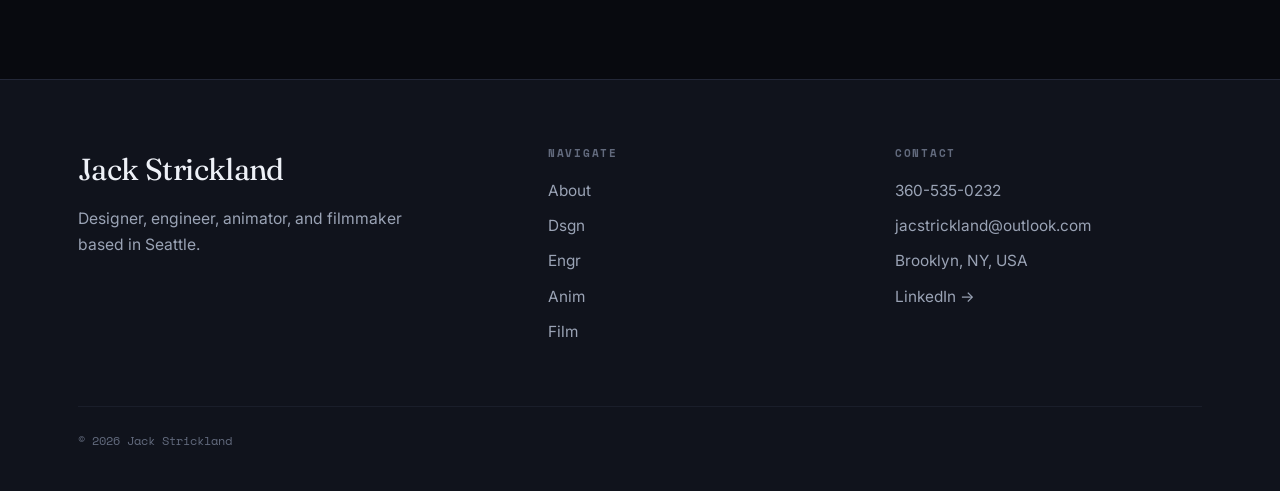
==== commit 0b337f69: "Replace Thank you for asking passage with storytelling statement Co-Authored-By: Claude Sonnet 4.6 <" ====
--- a/about.html
+++ b/about.html
@@ -40,8 +40,9 @@
 
         <div class="info-section">
           <h2>Thank you for asking,</h2>
-          <p>I work between cinematic mixed media animation, computer graphics, interaction design, and physical prototyping. I am most interested in projects where visual language, technical systems, and story all have to support one another.</p>
-          <p>My practice moves across Blender, Unreal Engine, Autodesk Inventor, Figma, product design, user research, film editing, and hands-on fabrication. I like building things that can be experienced, tested, watched, and understood.</p>
+          <p>Above all I work in storytelling. A story is told whenever a problem warrants the design of a solution. In this regard I view the engineering design process and the artistic process as parallels, while the overall intentionality and impact of each story depends solely on the one holding the pencil.</p>
+          <p>The amount of beauty or meaning that can exist within a frame is given immeasurably more opportunity to connect with the viewer when shown 24 times per second, and technology&rsquo;s been catching up to this idea over the last century.</p>
+          <p>An interface tells a story through the path a person takes and the choices they're given. A physical prototype tells it through the object itself &mdash; what it invites you to touch, hold, and do. I'm most interested in projects where these languages have to work together, where visual form, technical systems, and narrative all support one another.</p>
         </div>
 
         <div class="info-section">
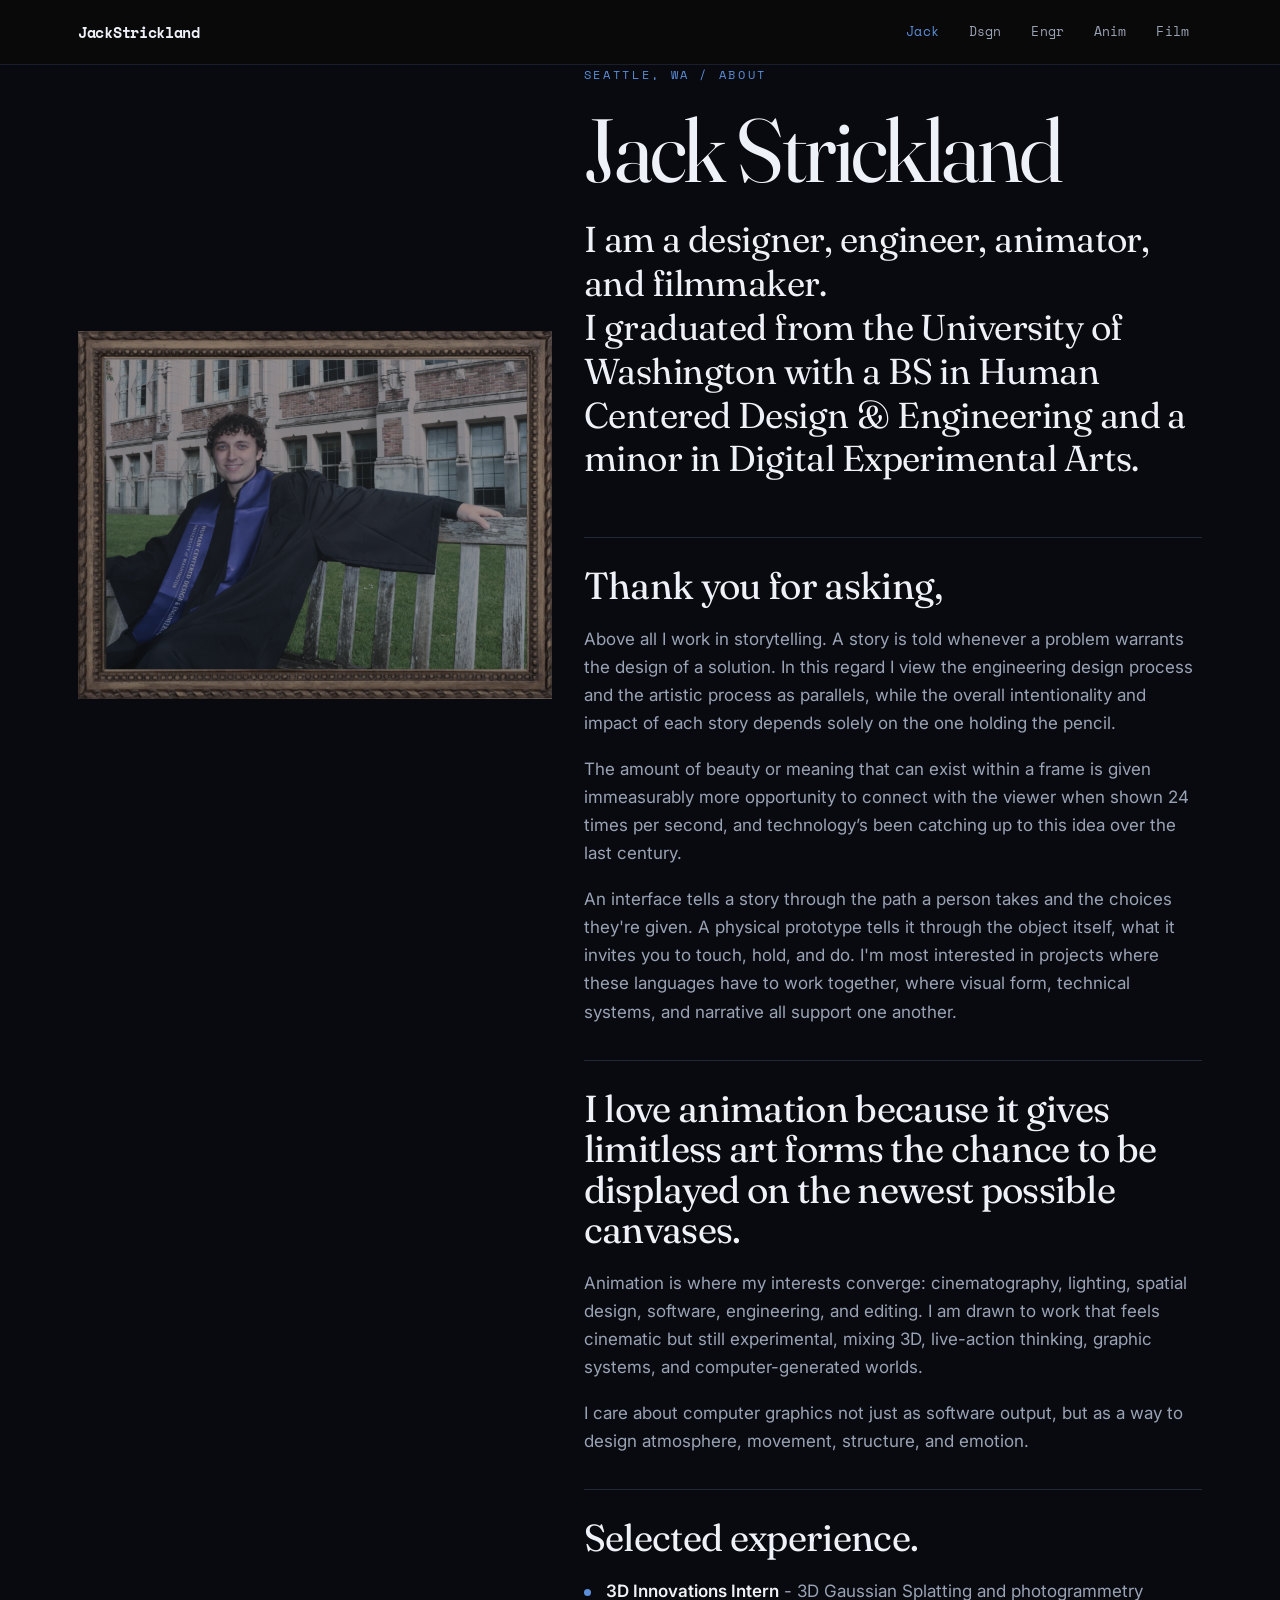
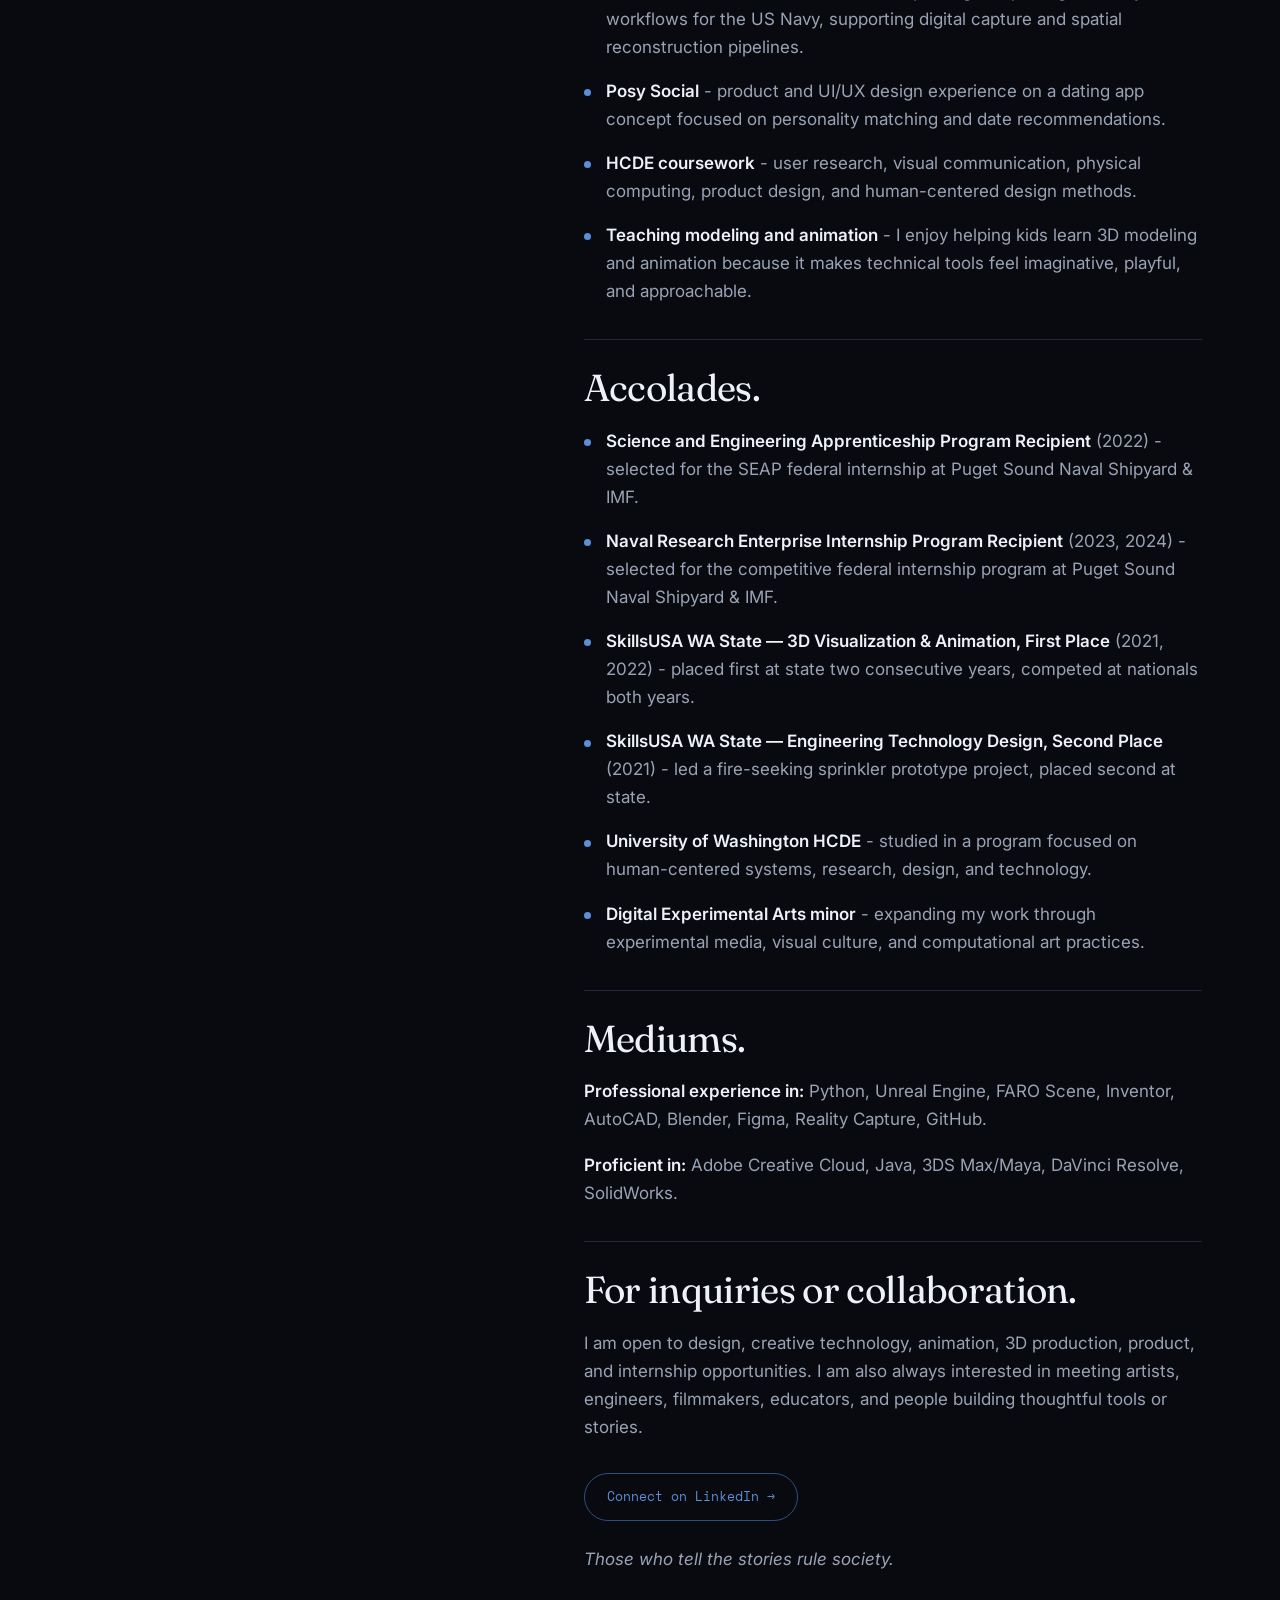
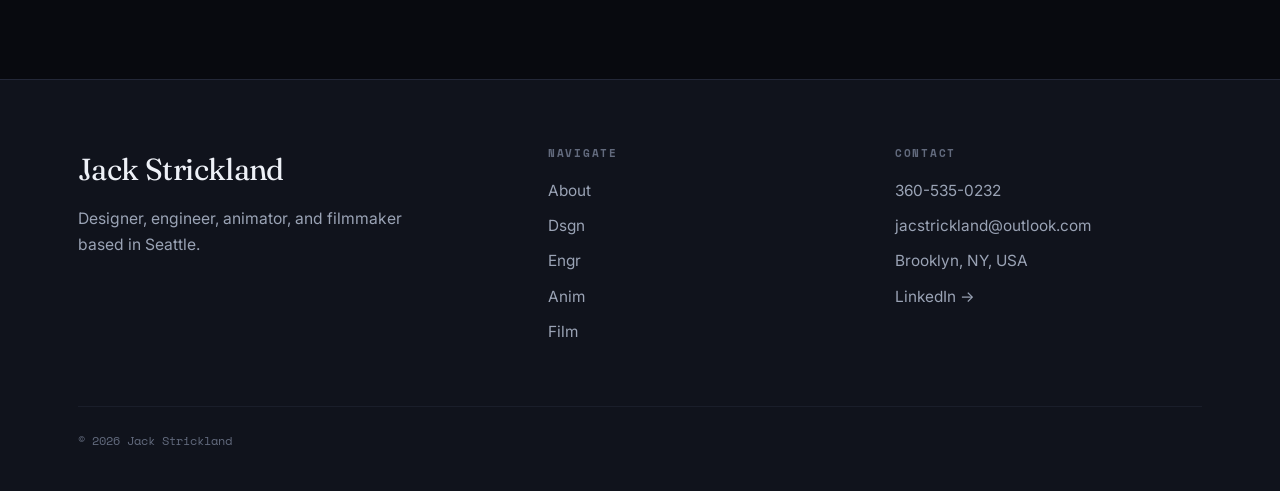
==== commit e71783a6: "About copy edits: retitle Accolades and Mediums, drop dash, trim interests list Co-Authored-By: Clau" ====
--- a/about.html
+++ b/about.html
@@ -42,12 +42,12 @@
           <h2>Thank you for asking,</h2>
           <p>Above all I work in storytelling. A story is told whenever a problem warrants the design of a solution. In this regard I view the engineering design process and the artistic process as parallels, while the overall intentionality and impact of each story depends solely on the one holding the pencil.</p>
           <p>The amount of beauty or meaning that can exist within a frame is given immeasurably more opportunity to connect with the viewer when shown 24 times per second, and technology&rsquo;s been catching up to this idea over the last century.</p>
-          <p>An interface tells a story through the path a person takes and the choices they're given. A physical prototype tells it through the object itself &mdash; what it invites you to touch, hold, and do. I'm most interested in projects where these languages have to work together, where visual form, technical systems, and narrative all support one another.</p>
+          <p>An interface tells a story through the path a person takes and the choices they're given. A physical prototype tells it through the object itself, what it invites you to touch, hold, and do. I'm most interested in projects where these languages have to work together, where visual form, technical systems, and narrative all support one another.</p>
         </div>
 
         <div class="info-section">
           <h2>I love animation because it gives limitless art forms the chance to be displayed on the newest possible canvases.</h2>
-          <p>Animation is where my interests converge: cinematography, performance, lighting, spatial design, software, engineering, sound, and editing. I am drawn to work that feels cinematic but still experimental, mixing 3D, live-action thinking, graphic systems, and computer-generated worlds.</p>
+          <p>Animation is where my interests converge: cinematography, lighting, spatial design, software, engineering, and editing. I am drawn to work that feels cinematic but still experimental, mixing 3D, live-action thinking, graphic systems, and computer-generated worlds.</p>
           <p>I care about computer graphics not just as software output, but as a way to design atmosphere, movement, structure, and emotion.</p>
         </div>
 
@@ -62,7 +62,7 @@
         </div>
 
         <div class="info-section">
-          <h2>Accolades and highlights.</h2>
+          <h2>Accolades.</h2>
           <ul class="info-list">
             <li><strong>Science and Engineering Apprenticeship Program Recipient</strong> (2022) - selected for the SEAP federal internship at Puget Sound Naval Shipyard &amp; IMF.</li>
             <li><strong>Naval Research Enterprise Internship Program Recipient</strong> (2023, 2024) - selected for the competitive federal internship program at Puget Sound Naval Shipyard &amp; IMF.</li>
@@ -74,7 +74,7 @@
         </div>
 
         <div class="info-section">
-          <h2>Tools and mediums.</h2>
+          <h2>Mediums.</h2>
           <p><strong>Professional experience in:</strong> Python, Unreal Engine, FARO Scene, Inventor, AutoCAD, Blender, Figma, Reality Capture, GitHub.</p>
           <p><strong>Proficient in:</strong> Adobe Creative Cloud, Java, 3DS Max/Maya, DaVinci Resolve, SolidWorks.</p>
         </div>
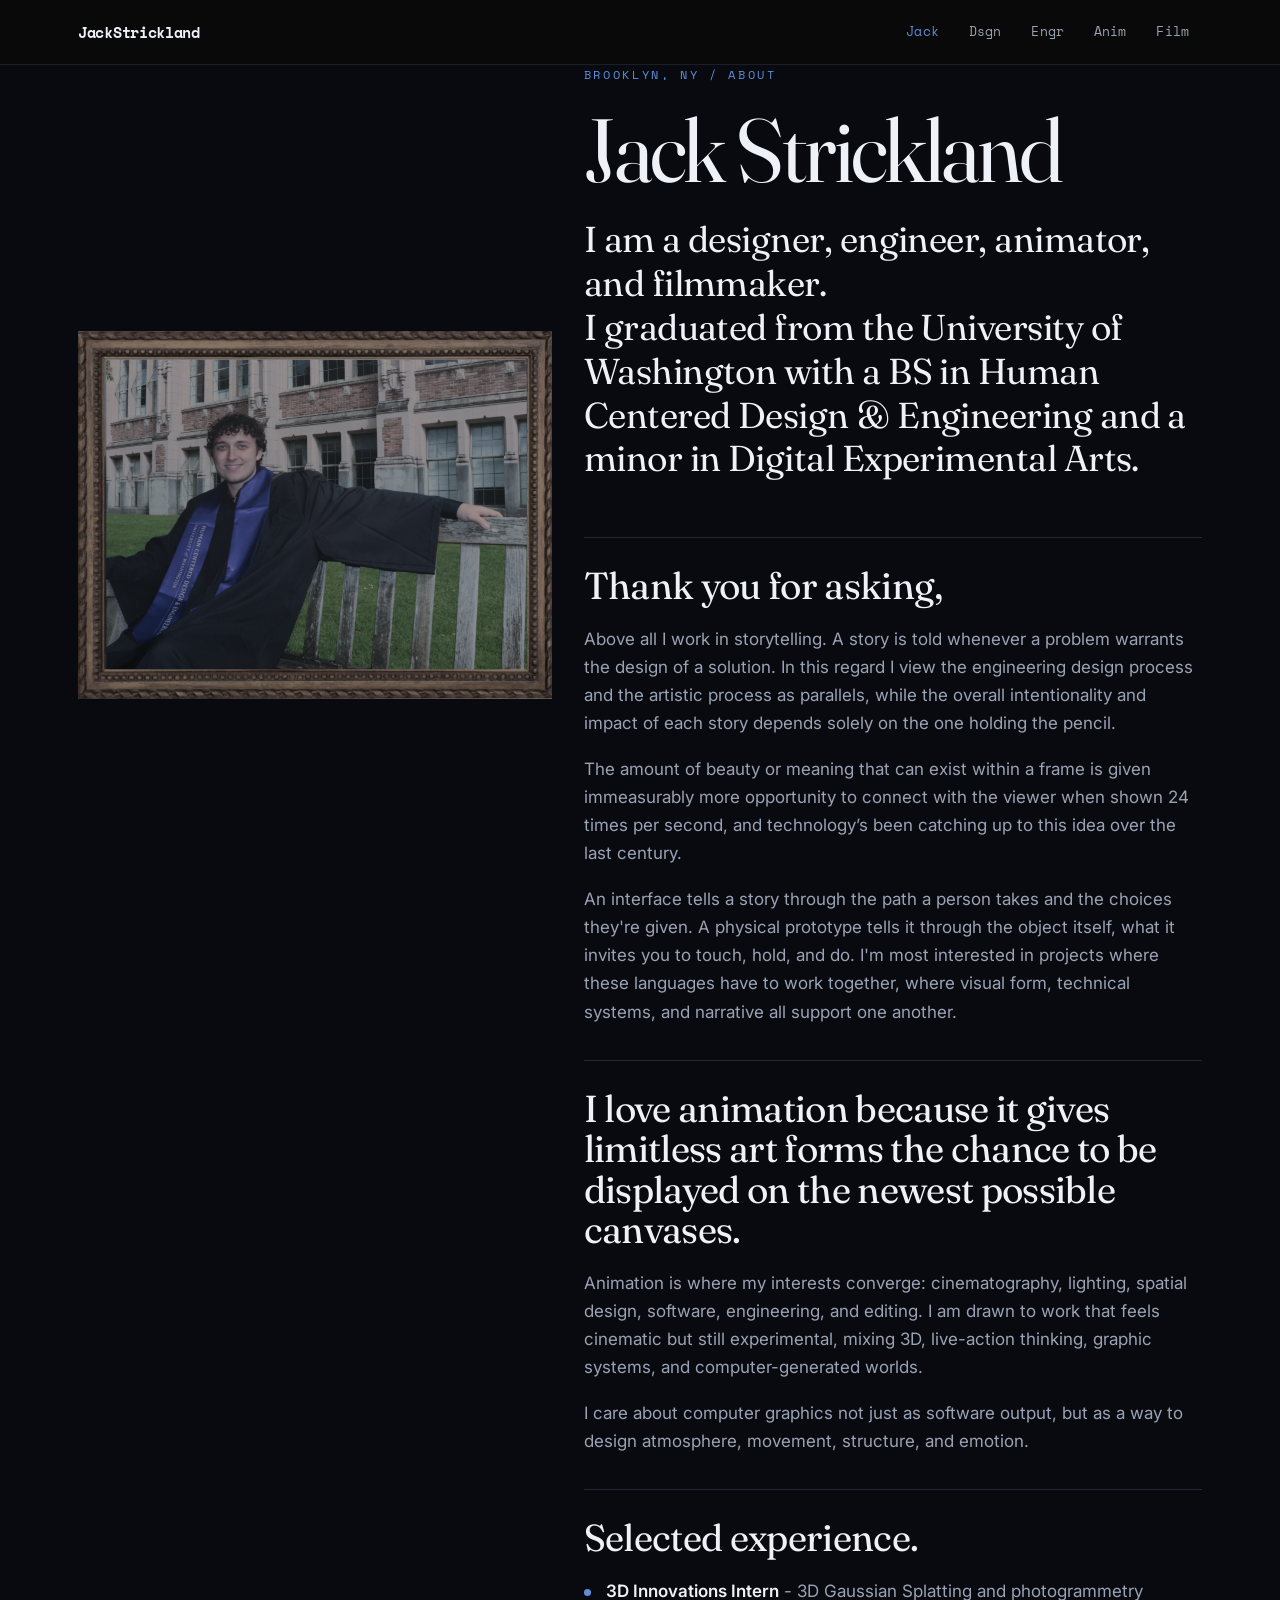
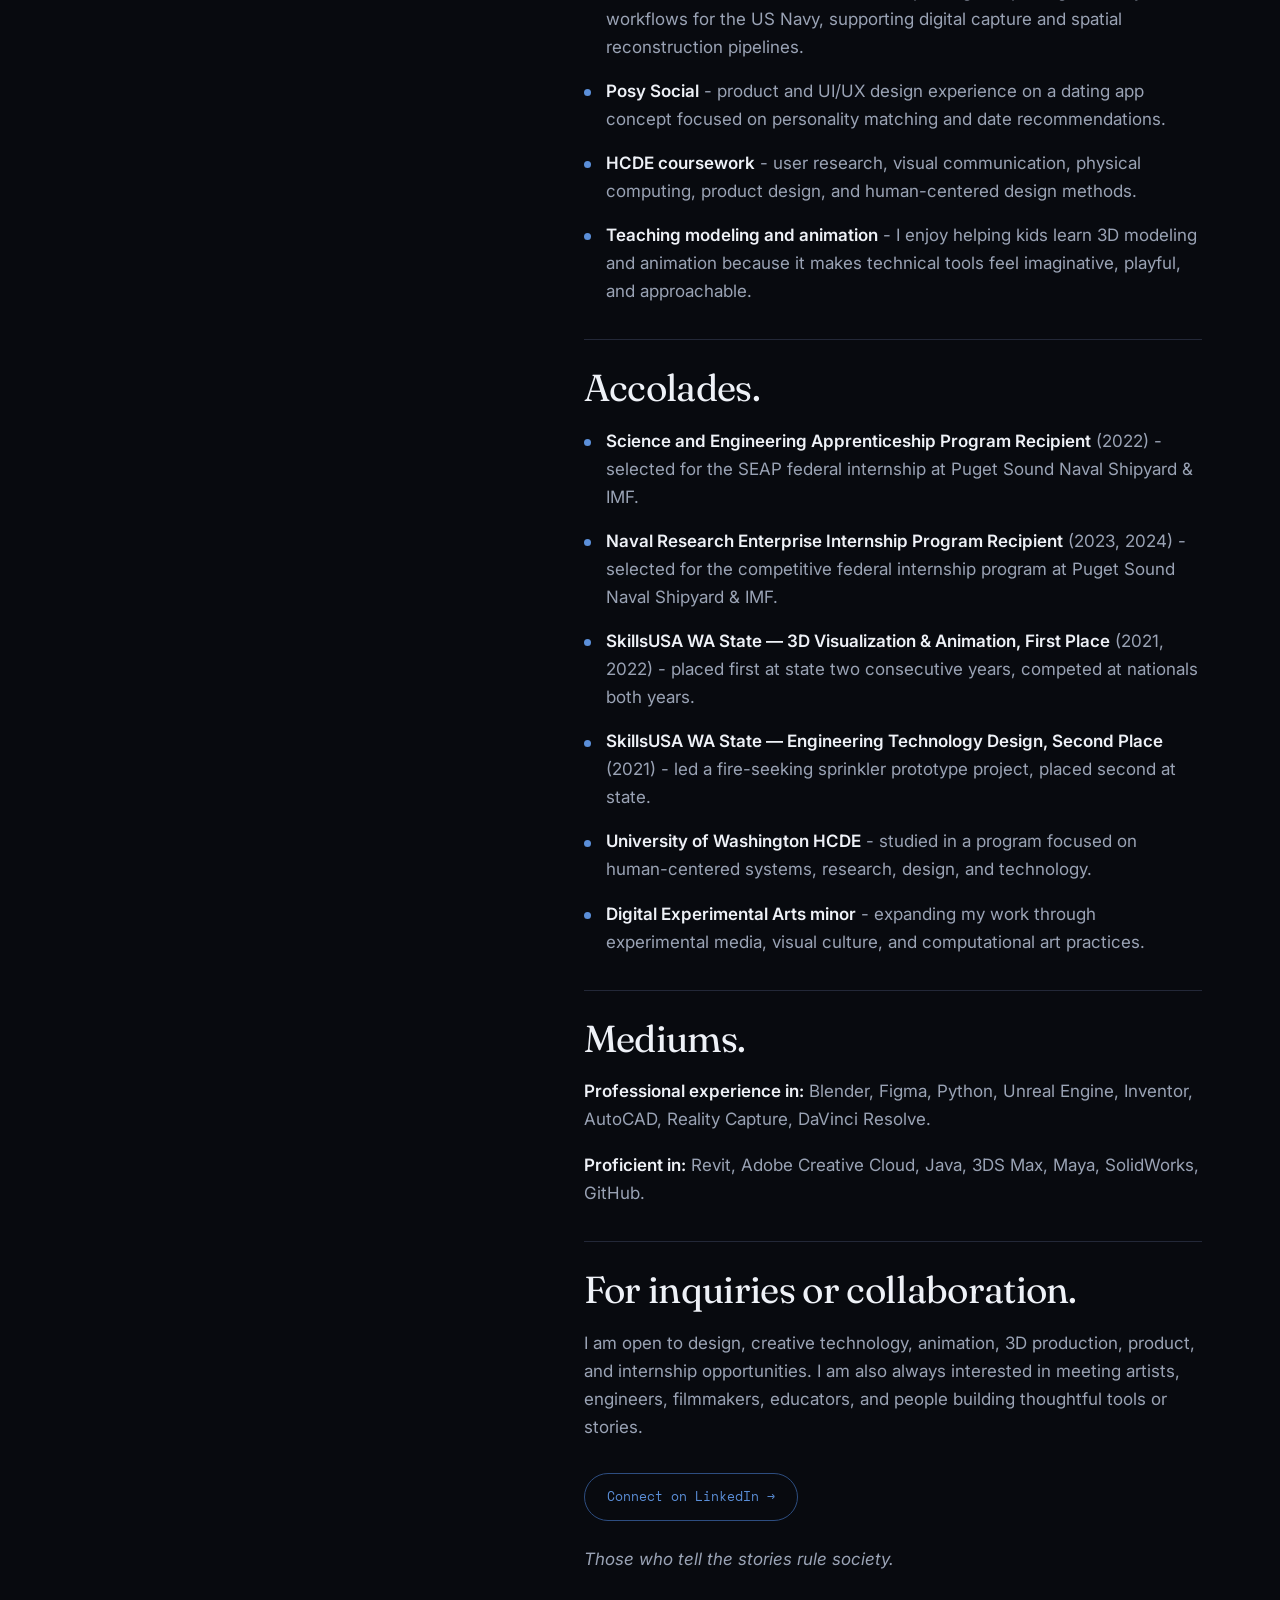
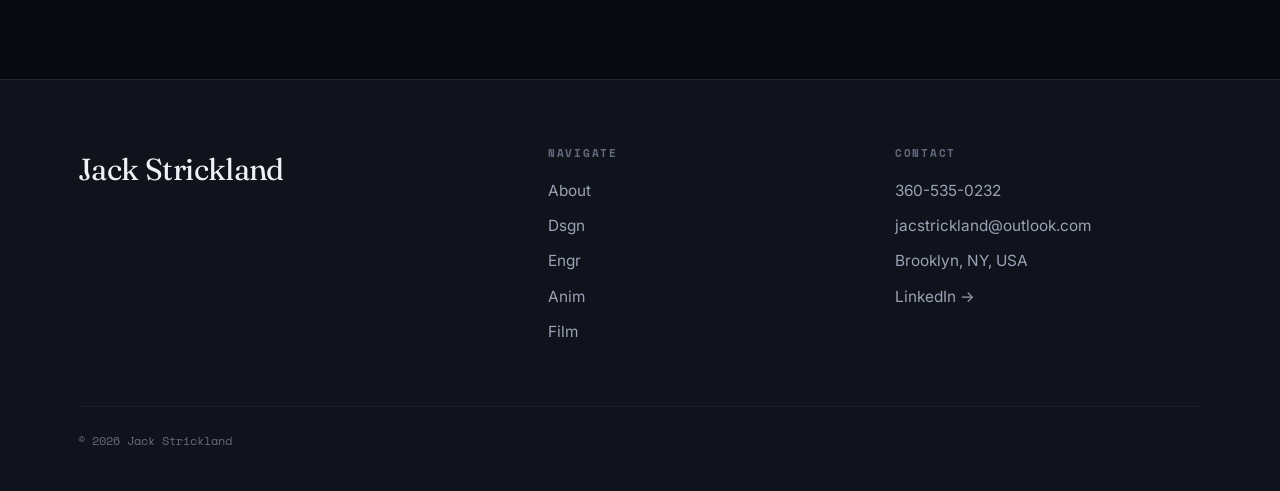
==== commit 20e9ca35: "About: Brooklyn eyebrow, updated Mediums lists; remove tagline from all footers Co-Authored-By: Clau" ====
--- a/about.html
+++ b/about.html
@@ -34,7 +34,7 @@
       </div>
 
       <div class="info-copy reveal">
-        <p class="eyebrow">Seattle, WA / About</p>
+        <p class="eyebrow">Brooklyn, NY / About</p>
         <h1>Jack Strickland</h1>
         <p class="info-lead">I am a designer, engineer, animator, and filmmaker.<br>I graduated from the University of Washington with a BS in Human Centered Design &amp; Engineering and a minor in Digital Experimental Arts.</p>
 
@@ -75,8 +75,8 @@
 
         <div class="info-section">
           <h2>Mediums.</h2>
-          <p><strong>Professional experience in:</strong> Python, Unreal Engine, FARO Scene, Inventor, AutoCAD, Blender, Figma, Reality Capture, GitHub.</p>
-          <p><strong>Proficient in:</strong> Adobe Creative Cloud, Java, 3DS Max/Maya, DaVinci Resolve, SolidWorks.</p>
+          <p><strong>Professional experience in:</strong> Blender, Figma, Python, Unreal Engine, Inventor, AutoCAD, Reality Capture, DaVinci Resolve.</p>
+          <p><strong>Proficient in:</strong> Revit, Adobe Creative Cloud, Java, 3DS Max, Maya, SolidWorks, GitHub.</p>
         </div>
 
         <div class="info-section">
@@ -95,7 +95,6 @@
     <div class="footer-grid">
       <div>
         <div class="brand-lg">Jack Strickland</div>
-        <p class="tagline">Designer, engineer, animator, and filmmaker based in Seattle.</p>
       </div>
       <div class="foot-col">
         <h4>Navigate</h4>
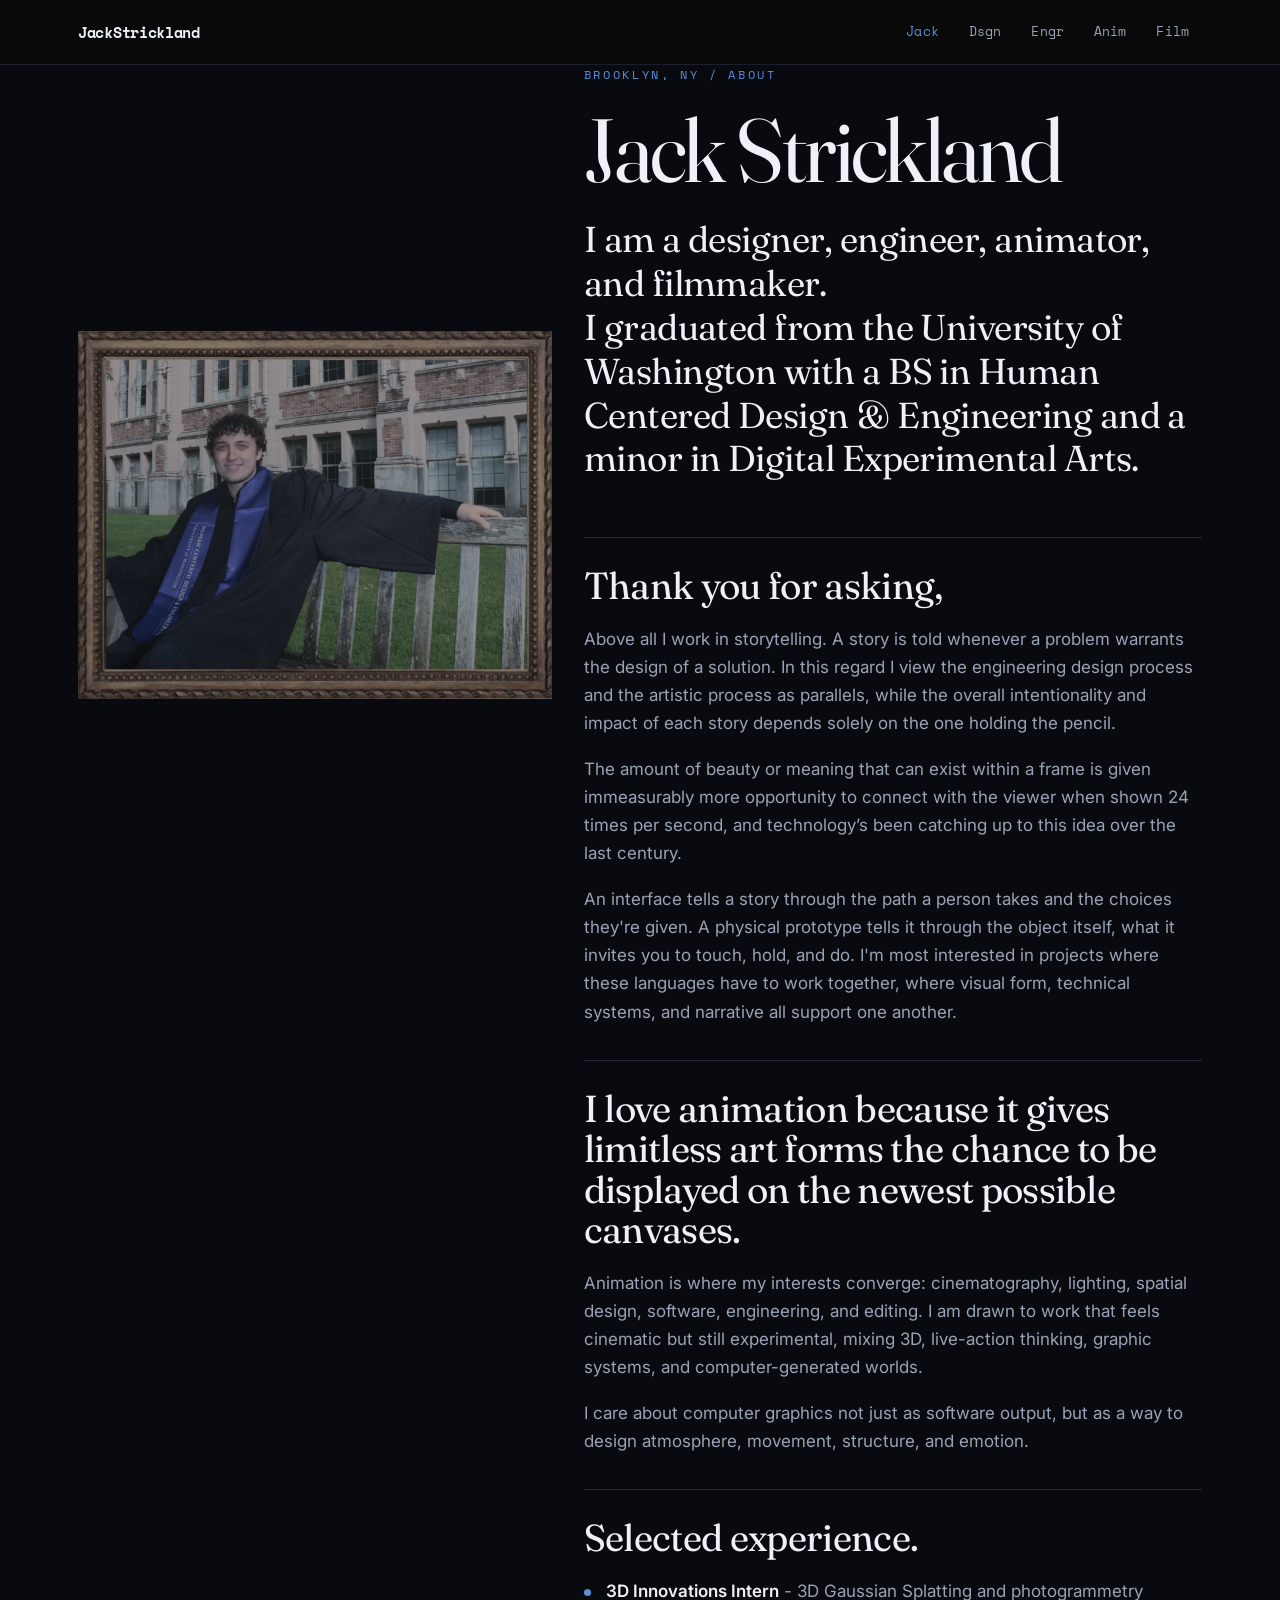
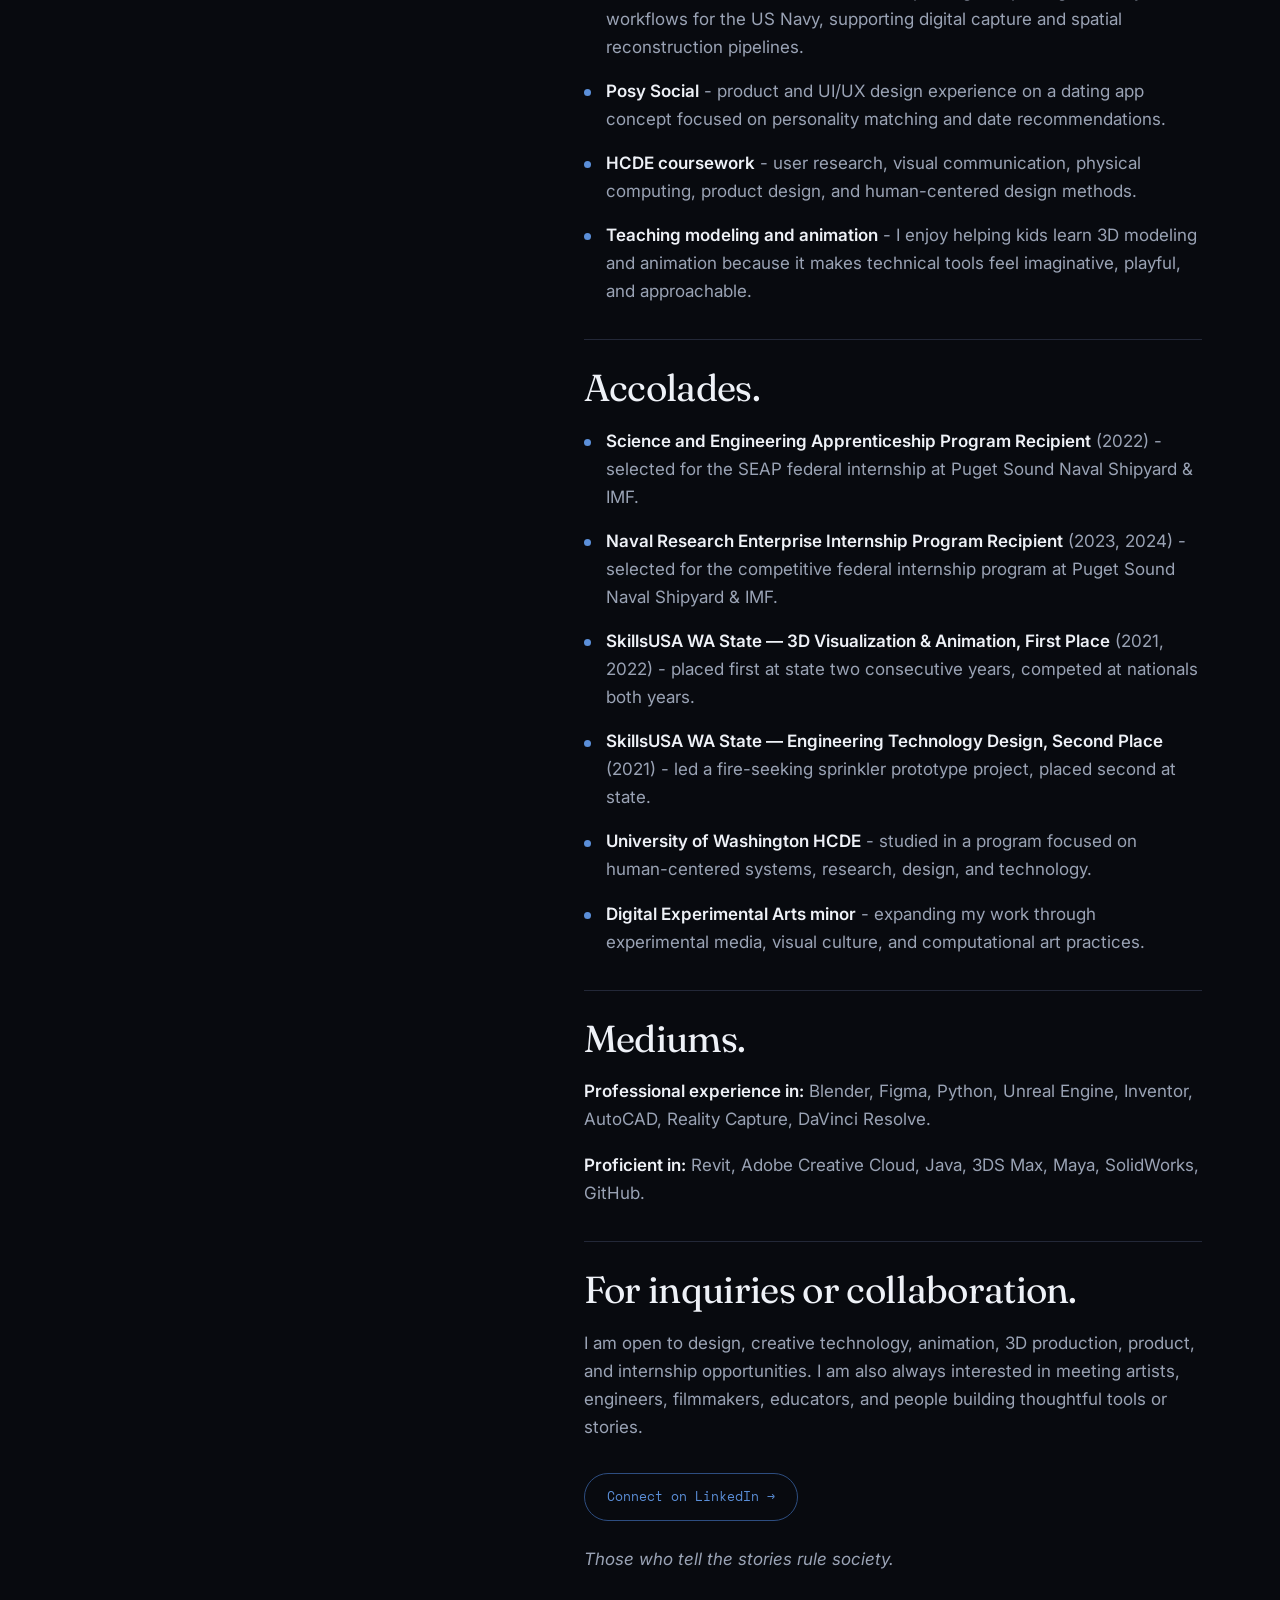
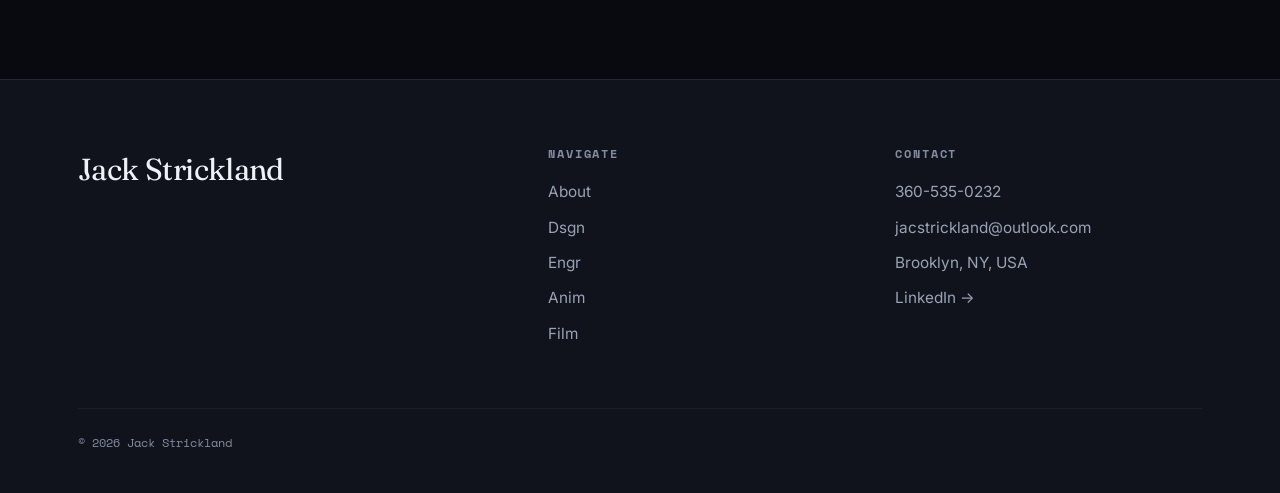
==== commit c16c7330: "UI pass: readability, footers, list thumbnails, lighter media - Add site footer to Posy, Minder, Spr" ====
--- a/about.html
+++ b/about.html
@@ -30,7 +30,7 @@
   <section class="info-hero">
     <div class="wrap info-grid">
       <div class="info-photo reveal">
-        <img src="assets/images/about-photo.png" alt="Jack Strickland">
+        <img src="assets/images/about-photo.jpg" alt="Jack Strickland">
       </div>
 
       <div class="info-copy reveal">
--- a/css/style.css
+++ b/css/style.css
@@ -11,7 +11,7 @@
   --line-soft: #1a1e2a;
   --fg:        #eef1f7;
   --fg-dim:    #9aa3b5;
-  --fg-faint:  #626a7d;
+  --fg-faint:  #838ca0;       /* 5:1+ contrast on all backgrounds */
   --accent:    #5b8fd9;       /* steel navy-blue */
   --accent-dim:#2d4d80;
   --radius:    14px;
@@ -252,8 +252,11 @@
 .projects { display: flex; flex-direction: column; }
 .project {
   display: grid;
-  grid-template-columns: 64px 1fr auto;
-  gap: 26px;
+  grid-template-columns: 240px 1fr auto;
+  grid-template-rows: auto 1fr;
+  grid-template-areas: "thumb idx meta" "thumb body meta";
+  column-gap: 32px;
+  row-gap: 4px;
   align-items: start;
   padding: 32px 0;
   border-top: 1px solid var(--line);
@@ -261,12 +264,25 @@
 }
 .project:last-child { border-bottom: 1px solid var(--line); }
 .project:hover { padding-left: 10px; border-color: var(--accent-dim); }
+.project .thumb {
+  grid-area: thumb;
+  width: 100%;
+  height: auto;
+  aspect-ratio: 16 / 10;
+  object-fit: cover;
+  border: 1px solid var(--line);
+  border-radius: 10px;
+  background: var(--bg-card);
+  transition: border-color .25s ease;
+}
+.project:hover .thumb { border-color: var(--accent-dim); }
 .project .idx {
+  grid-area: idx;
   font-family: var(--mono);
   font-size: 13px;
   color: var(--fg-faint);
-  padding-top: 6px;
-}
+}
+.project .body { grid-area: body; }
 .project .body h3 {
   font-family: var(--serif);
   font-weight: 400;
@@ -280,7 +296,7 @@
 }
 .tag {
   font-family: var(--mono);
-  font-size: 10.5px;
+  font-size: 11px;
   letter-spacing: 0.08em;
   text-transform: uppercase;
   color: var(--accent);
@@ -297,6 +313,7 @@
 }
 .project .desc { color: var(--fg-dim); font-size: 1rem; max-width: 60ch; }
 .project .meta {
+  grid-area: meta;
   font-family: var(--mono);
   font-size: 12px;
   color: var(--fg-faint);
@@ -365,7 +382,7 @@
 }
 .capstone-meta span {
   font-family: var(--mono);
-  font-size: 10.5px;
+  font-size: 11px;
   letter-spacing: 0.08em;
   text-transform: uppercase;
   color: var(--fg-dim);
@@ -458,7 +475,7 @@
 .case-meta span {
   display: block;
   font-family: var(--mono);
-  font-size: 11px;
+  font-size: 12px;
   text-transform: uppercase;
   letter-spacing: 0.12em;
   color: var(--fg-faint);
@@ -742,7 +759,7 @@
 }
 .foot-col h4 {
   font-family: var(--mono);
-  font-size: 11px;
+  font-size: 12px;
   letter-spacing: 0.16em;
   text-transform: uppercase;
   color: var(--fg-faint);
@@ -800,8 +817,15 @@
   .info-grid { grid-template-columns: 1fr; gap: 36px; }
   .info-photo { position: relative; top: 0; height: auto; max-width: 420px; padding: 0; }
 
-  .project { grid-template-columns: 36px 1fr; }
-  .project .meta { grid-column: 2; text-align: left; margin-top: 14px; padding-top: 0; }
+  .project {
+    grid-template-columns: 1fr auto;
+    grid-template-rows: auto;
+    grid-template-areas: "thumb thumb" "idx meta" "body body";
+    row-gap: 10px;
+  }
+  .project .thumb { margin-bottom: 8px; }
+  .project .meta { padding-top: 0; }
+  .project .meta br { display: none; }
   .project .arrow { display: none; }
   .case-meta { grid-template-columns: 1fr; }
   .case-grid { grid-template-columns: 1fr; gap: 28px; }
@@ -824,3 +848,236 @@
   .reveal { opacity: 1; transform: none; transition: none; }
   .disc-card:hover, .gallery .tile:hover { transform: none; }
 }
+
+
+/* ============================================================
+   Case-study components
+   Shared building blocks used across the project pages. Each page
+   keeps its own class prefix (s- sprinkler, m- minder, p- posy,
+   riot-, e- lock box, soc- shape of circularity); identical rules
+   are grouped so they stay in sync.
+   ============================================================ */
+
+/* Section labels */
+.s-lbl, .m-lbl, .p-lbl, .e-lbl, .soc-lbl, .riot-section-label {
+  font-family: var(--mono);
+  font-size: 12px;
+  letter-spacing: .1em;
+  text-transform: uppercase;
+  color: var(--fg-faint);
+  margin-bottom: 20px;
+  display: block;
+}
+.riot-section-label { margin-bottom: 16px; }
+.m-sublbl, .p-sublbl {
+  font-family: var(--mono);
+  font-size: 12px;
+  letter-spacing: .06em;
+  text-transform: uppercase;
+  color: var(--fg-faint);
+  margin-bottom: 20px;
+  display: block;
+}
+.p-sublbl { margin-bottom: 12px; }
+
+/* Section dividers */
+.s-rule, .m-rule, .p-rule, .e-rule, .soc-rule, .riot-divider {
+  border: none;
+  border-top: 1px solid var(--line);
+  margin: 0;
+}
+
+/* Supporting notes */
+.s-note, .m-note, .p-note, .e-note, .soc-note {
+  font-size: 0.9rem;
+  line-height: 1.7;
+  color: var(--fg-dim);
+}
+.p-note { margin-top: 14px; }
+
+/* Captions */
+.s-cap, .m-screen-cap, .p-screen-cap, .p-ad-cap, .soc-cap, .soc-sessions figcaption {
+  font-family: var(--mono);
+  font-size: 12px;
+  color: var(--fg-faint);
+  letter-spacing: .04em;
+  margin-top: 12px;
+}
+.s-cap, .m-screen-cap, .p-screen-cap { text-align: center; }
+.s-cap, .soc-sessions figcaption { margin-top: 10px; }
+.soc-cap, .soc-sessions figcaption { line-height: 1.6; }
+
+/* Column layouts */
+.s-two, .m-two, .p-two, .e-two, .riot-two-col, .p-ad-two, .soc-two {
+  display: grid;
+  grid-template-columns: 1fr 1fr;
+  gap: 36px;
+  align-items: start;
+}
+.riot-two-col { gap: 24px; }
+.p-ad-two, .soc-two { gap: 28px; }
+.s-three, .p-three, .riot-three-col {
+  display: grid;
+  grid-template-columns: repeat(3, 1fr);
+  gap: 28px;
+  align-items: start;
+}
+.riot-three-col { gap: 24px; }
+
+/* Video embed frames */
+.m-embed, .p-embed, .soc-embed {
+  border: 1px solid var(--line);
+  border-radius: var(--radius);
+  overflow: hidden;
+  background: #000;
+}
+
+/* Images */
+.s-sketch, .p-img, .p-flat, .e-img, .riot-img-full, .riot-img-card {
+  width: 100%;
+  border-radius: var(--radius);
+  display: block;
+}
+.s-sketch { box-shadow: 0 4px 20px rgba(0,0,0,0.10); background: #fff; }
+.p-img { box-shadow: 0 6px 28px rgba(0,0,0,0.11); }
+.e-img { box-shadow: 0 6px 28px rgba(0,0,0,0.13); }
+.riot-img-card { box-shadow: 0 8px 32px rgba(0,0,0,0.18); }
+.m-phone, .p-phone { width: 100%; display: block; }
+.m-phone { border-radius: 26px; box-shadow: 0 20px 52px rgba(0,0,0,0.36); }
+.p-phone { border-radius: 24px; box-shadow: 0 20px 52px rgba(0,0,0,0.22); }
+
+/* Colour swatches */
+.p-swatch-row, .riot-swatch-row { display: flex; flex-wrap: wrap; }
+.p-swatch-row { gap: 14px; margin: 20px 0 24px; }
+.riot-swatch-row { gap: 16px; margin-top: 24px; }
+.p-swatch, .riot-swatch { display: flex; flex-direction: column; }
+.p-swatch { gap: 6px; }
+.riot-swatch { gap: 8px; }
+.p-swatch-block { width: 68px; height: 44px; border-radius: 8px; border: 1px solid rgba(0,0,0,0.07); }
+.riot-swatch-block { width: 80px; height: 56px; border-radius: 8px; }
+.p-swatch-lbl, .riot-swatch-label {
+  font-family: var(--mono);
+  font-size: 11px;
+  color: var(--fg-dim);
+}
+.riot-swatch-label { letter-spacing: .04em; }
+
+/* Posy: App Store screens and vertical ad */
+.p-appstore { display: grid; grid-template-columns: repeat(3, 1fr); gap: 24px; margin-top: 8px; }
+.p-appstore img { width: 100%; border-radius: 20px; box-shadow: 0 14px 40px rgba(30,10,52,0.16); display: block; }
+.p-vert-ad { width: 100%; display: block; border-radius: 24px; background: #000; box-shadow: 0 20px 52px rgba(30,10,52,0.22); }
+
+/* Shape of Circularity: context beside the exploded axonometric */
+.soc-context { display: grid; grid-template-columns: 1.15fr 1fr; gap: 52px; align-items: start; }
+.soc-context h3 {
+  font-family: var(--serif);
+  font-weight: 400;
+  font-size: clamp(1.35rem, 2.4vw, 1.8rem);
+  letter-spacing: -0.015em;
+  line-height: 1.15;
+  margin: 0 0 12px;
+}
+.soc-context h3 + p { margin-bottom: 30px; }
+.soc-context p { color: var(--fg-dim); }
+.soc-axon-wrap { position: sticky; top: 96px; }
+.soc-axon {
+  width: 100%;
+  display: block;
+  border: 1px solid var(--line);
+  border-radius: var(--radius);
+  background: #000;
+}
+
+/* Shape of Circularity: program zones and milestones (colours set inline) */
+.soc-zones { display: grid; grid-template-columns: repeat(4, 1fr); gap: 16px; }
+.soc-miles { display: grid; grid-template-columns: repeat(4, 1fr); gap: 20px; }
+.soc-zone, .soc-mile {
+  border: 1px solid var(--line);
+  border-radius: var(--radius);
+  background: var(--bg-card);
+}
+.soc-zone { border-top: 3px solid var(--z, var(--accent)); padding: 18px 18px 20px; }
+.soc-mile { border-top: 3px solid var(--m, var(--accent)); padding: 22px; }
+.soc-zone h4 {
+  font-family: var(--mono);
+  font-size: 12px;
+  letter-spacing: .08em;
+  text-transform: uppercase;
+  color: var(--fg);
+  margin: 0 0 10px;
+}
+.soc-mile h4 { font-family: var(--sans); font-size: 0.95rem; font-weight: 600; color: var(--fg); margin: 0; line-height: 1.25; }
+.soc-zone p, .soc-mile p { font-size: 0.83rem; line-height: 1.65; color: var(--fg-dim); margin: 0; }
+.soc-mile-hd { display: flex; align-items: center; gap: 10px; margin-bottom: 12px; }
+.soc-num {
+  flex: 0 0 auto;
+  width: 24px; height: 24px;
+  border-radius: 50%;
+  background: var(--m, var(--accent));
+  color: #0a0a0a;
+  font-family: var(--mono);
+  font-size: 12px;
+  font-weight: 700;
+  display: flex; align-items: center; justify-content: center;
+}
+.soc-tags { display: flex; flex-wrap: wrap; gap: 6px; margin-top: 14px; }
+.soc-tag {
+  font-family: var(--mono);
+  font-size: 11px;
+  letter-spacing: .03em;
+  padding: 4px 8px;
+  border-radius: 5px;
+  background: rgba(255,255,255,0.05);
+  border: 1px solid var(--line);
+  color: var(--fg-dim);
+}
+
+/* Shape of Circularity: photo documentation, 2-up so handwritten notes stay legible */
+.soc-sessions {
+  --soc-ar: 3/2;
+  display: grid;
+  /* min() guard keeps narrow phones from scrolling sideways */
+  grid-template-columns: repeat(auto-fit, minmax(min(420px, 100%), 1fr));
+  gap: 24px;
+}
+.soc-sessions.wide { --soc-ar: 16/9; } /* video frame grabs */
+.soc-sessions figure { margin: 0; }
+.soc-sessions img {
+  width: 100%;
+  aspect-ratio: var(--soc-ar);
+  object-fit: cover;
+  border: 1px solid var(--line);
+  border-radius: var(--radius);
+  background: var(--bg-card);
+  display: block;
+}
+
+/* Animation: vertical clips sit uncropped on black inside a standard tile */
+.gallery .tile .portrait-media {
+  background: #000;
+  display: flex;
+  align-items: center;
+  justify-content: center;
+  height: 600px;
+}
+.gallery .tile .portrait-media video {
+  width: auto;
+  height: 100%;
+  aspect-ratio: auto;
+  object-fit: contain;
+}
+
+@media (max-width: 1000px) { .soc-zones, .soc-miles { grid-template-columns: repeat(2, 1fr); } }
+@media (max-width: 900px) {
+  .p-appstore { grid-template-columns: repeat(2, 1fr); }
+  .soc-context { grid-template-columns: 1fr; gap: 36px; }
+  .soc-axon-wrap { position: relative; top: 0; }
+}
+@media (max-width: 820px) { .soc-two { grid-template-columns: 1fr; } }
+@media (max-width: 680px) { .riot-two-col, .riot-three-col { grid-template-columns: 1fr; } }
+@media (max-width: 640px) {
+  .s-two, .s-three, .m-two, .p-two, .p-three, .e-two, .p-ad-two { grid-template-columns: 1fr; }
+  .p-appstore { grid-template-columns: 1fr; max-width: 340px; margin-left: auto; margin-right: auto; }
+  .gallery .tile .portrait-media { height: 70vh; }
+}
+@media (max-width: 560px) { .soc-zones, .soc-miles { grid-template-columns: 1fr; } }
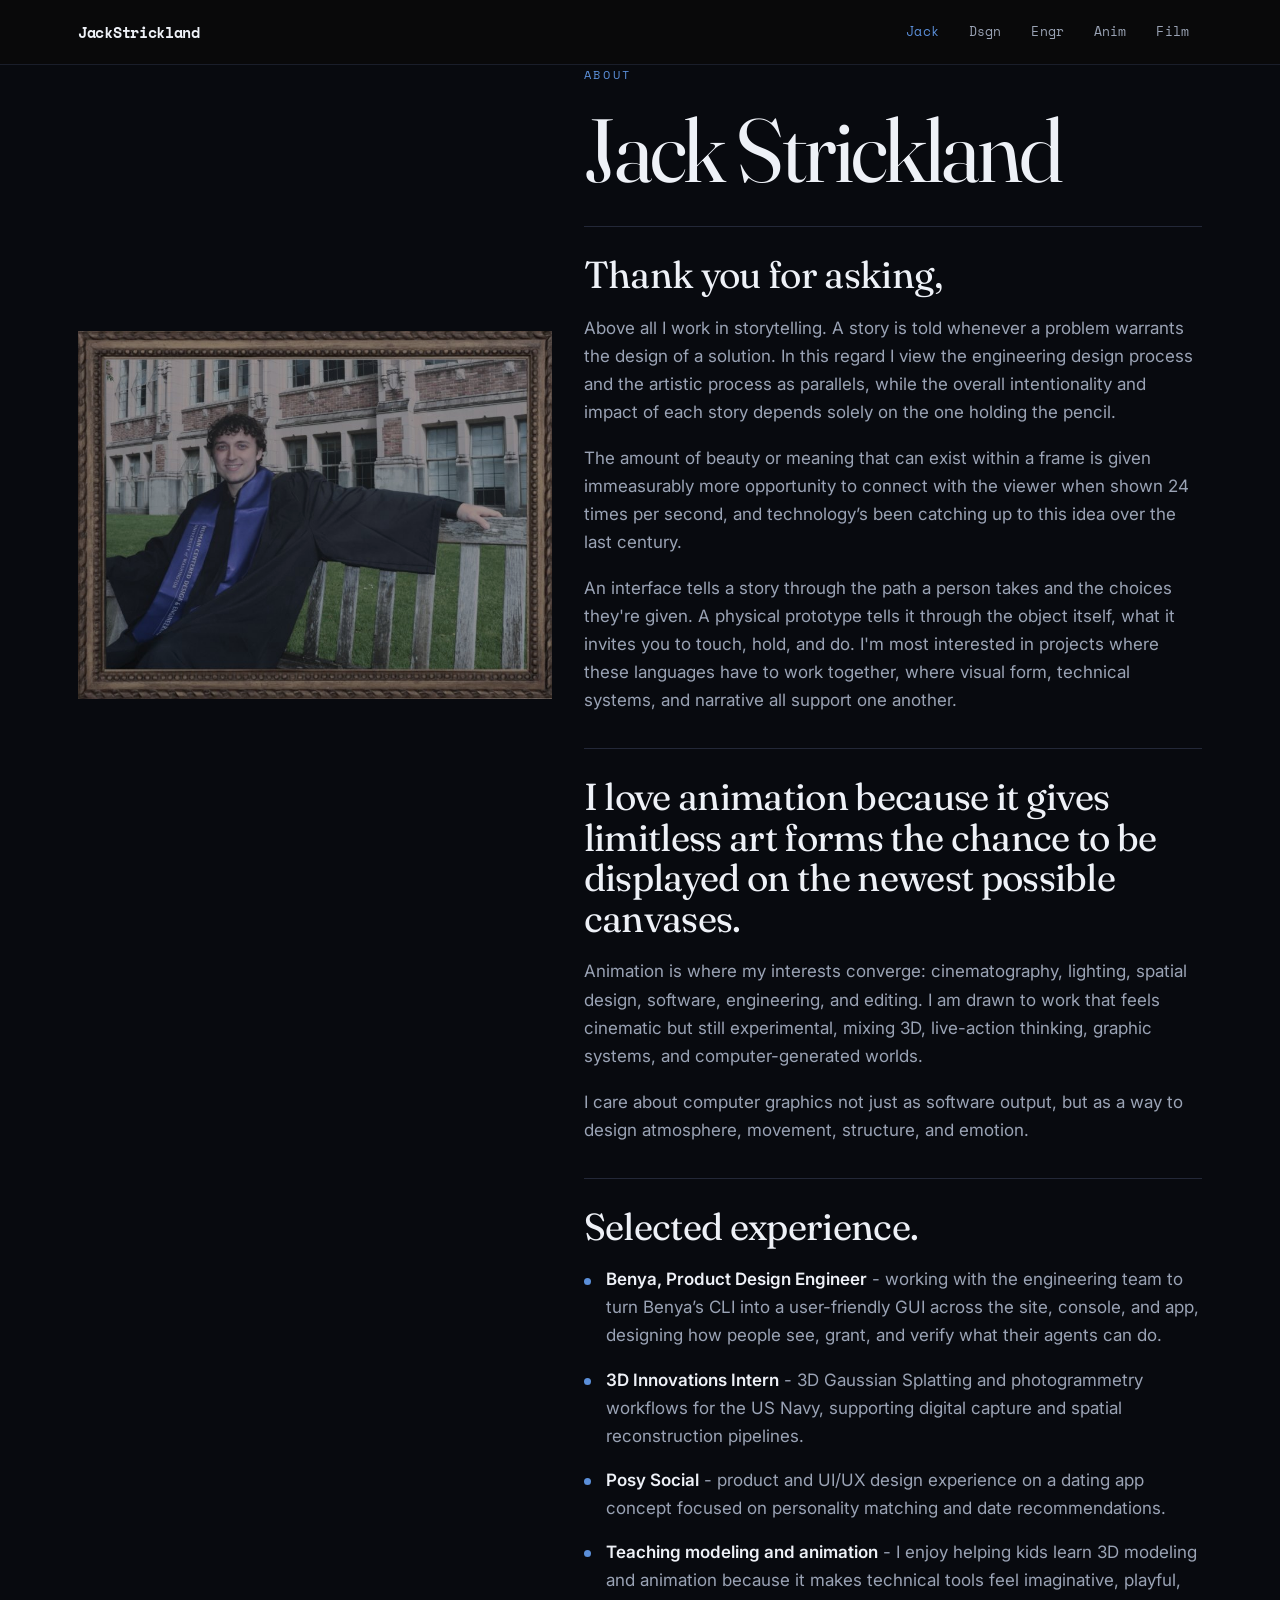
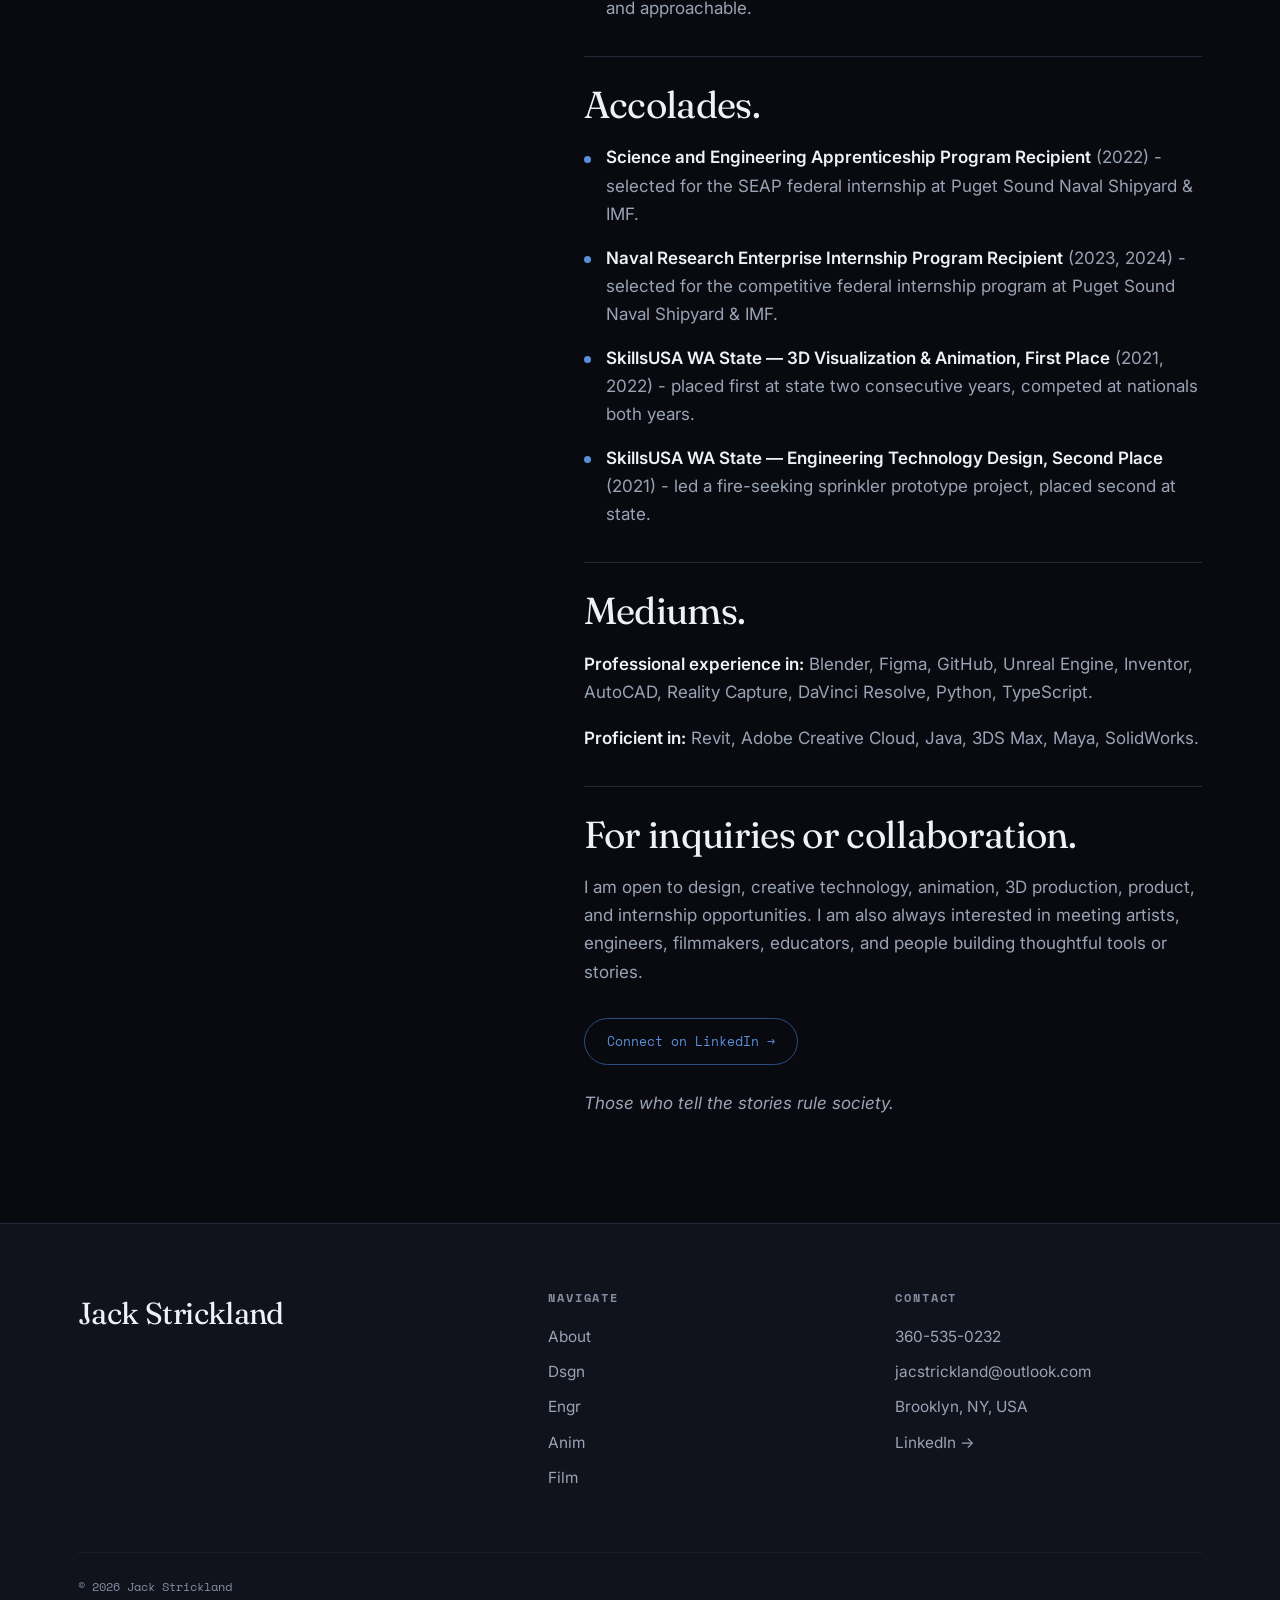
==== commit f9e23d7c: "Trim copy and tags, add Benya, refine Index hero and capstone spacing - Index: drop eyebrow, section" ====
--- a/about.html
+++ b/about.html
@@ -34,9 +34,8 @@
       </div>
 
       <div class="info-copy reveal">
-        <p class="eyebrow">Brooklyn, NY / About</p>
+        <p class="eyebrow">About</p>
         <h1>Jack Strickland</h1>
-        <p class="info-lead">I am a designer, engineer, animator, and filmmaker.<br>I graduated from the University of Washington with a BS in Human Centered Design &amp; Engineering and a minor in Digital Experimental Arts.</p>
 
         <div class="info-section">
           <h2>Thank you for asking,</h2>
@@ -54,9 +53,9 @@
         <div class="info-section">
           <h2>Selected experience.</h2>
           <ul class="info-list">
+            <li><strong>Benya, Product Design Engineer</strong> - working with the engineering team to turn Benya&rsquo;s CLI into a user-friendly GUI across the site, console, and app, designing how people see, grant, and verify what their agents can do.</li>
             <li><strong>3D Innovations Intern</strong> - 3D Gaussian Splatting and photogrammetry workflows for the US Navy, supporting digital capture and spatial reconstruction pipelines.</li>
             <li><strong>Posy Social</strong> - product and UI/UX design experience on a dating app concept focused on personality matching and date recommendations.</li>
-            <li><strong>HCDE coursework</strong> - user research, visual communication, physical computing, product design, and human-centered design methods.</li>
             <li><strong>Teaching modeling and animation</strong> - I enjoy helping kids learn 3D modeling and animation because it makes technical tools feel imaginative, playful, and approachable.</li>
           </ul>
         </div>
@@ -68,15 +67,13 @@
             <li><strong>Naval Research Enterprise Internship Program Recipient</strong> (2023, 2024) - selected for the competitive federal internship program at Puget Sound Naval Shipyard &amp; IMF.</li>
             <li><strong>SkillsUSA WA State — 3D Visualization &amp; Animation, First Place</strong> (2021, 2022) - placed first at state two consecutive years, competed at nationals both years.</li>
             <li><strong>SkillsUSA WA State — Engineering Technology Design, Second Place</strong> (2021) - led a fire-seeking sprinkler prototype project, placed second at state.</li>
-            <li><strong>University of Washington HCDE</strong> - studied in a program focused on human-centered systems, research, design, and technology.</li>
-            <li><strong>Digital Experimental Arts minor</strong> - expanding my work through experimental media, visual culture, and computational art practices.</li>
           </ul>
         </div>
 
         <div class="info-section">
           <h2>Mediums.</h2>
-          <p><strong>Professional experience in:</strong> Blender, Figma, Python, Unreal Engine, Inventor, AutoCAD, Reality Capture, DaVinci Resolve.</p>
-          <p><strong>Proficient in:</strong> Revit, Adobe Creative Cloud, Java, 3DS Max, Maya, SolidWorks, GitHub.</p>
+          <p><strong>Professional experience in:</strong> Blender, Figma, GitHub, Unreal Engine, Inventor, AutoCAD, Reality Capture, DaVinci Resolve, Python, TypeScript.</p>
+          <p><strong>Proficient in:</strong> Revit, Adobe Creative Cloud, Java, 3DS Max, Maya, SolidWorks.</p>
         </div>
 
         <div class="info-section">
--- a/css/style.css
+++ b/css/style.css
@@ -104,7 +104,8 @@
 /* ---------- Hero ---------- */
 .hero {
   position: relative;
-  min-height: 78vh;
+  min-height: 100vh;
+  min-height: 100svh;
   display: flex;
   align-items: flex-end;
   overflow: hidden;
@@ -129,9 +130,11 @@
 .hero-content {
   position: relative;
   z-index: 2;
-  padding-bottom: 64px;
+  width: 100%;
+}
+.hero .hero-content {
   padding-top: 120px;
-  width: 100%;
+  padding-bottom: 20svh;
 }
 .eyebrow {
   font-family: var(--mono);
@@ -332,7 +335,11 @@
 
 /* ---------- Capstone showcase ---------- */
 .capstone-feature {
-  padding-top: 36px;
+  padding-top: 88px;
+  padding-bottom: 0;
+}
+.capstone-feature + section {
+  padding-top: 72px;
 }
 .capstone-card {
   display: grid;
@@ -391,6 +398,7 @@
   padding: 5px 9px;
 }
 .capstone-actions {
+  margin-top: 28px;
   display: flex;
   flex-wrap: wrap;
   gap: 12px;
@@ -840,7 +848,6 @@
 @media (max-width: 480px) {
   body { font-size: 16px; }
   .wrap { padding: 0 20px; }
-  .hero { min-height: 70vh; }
 }
 
 @media (prefers-reduced-motion: reduce) {
